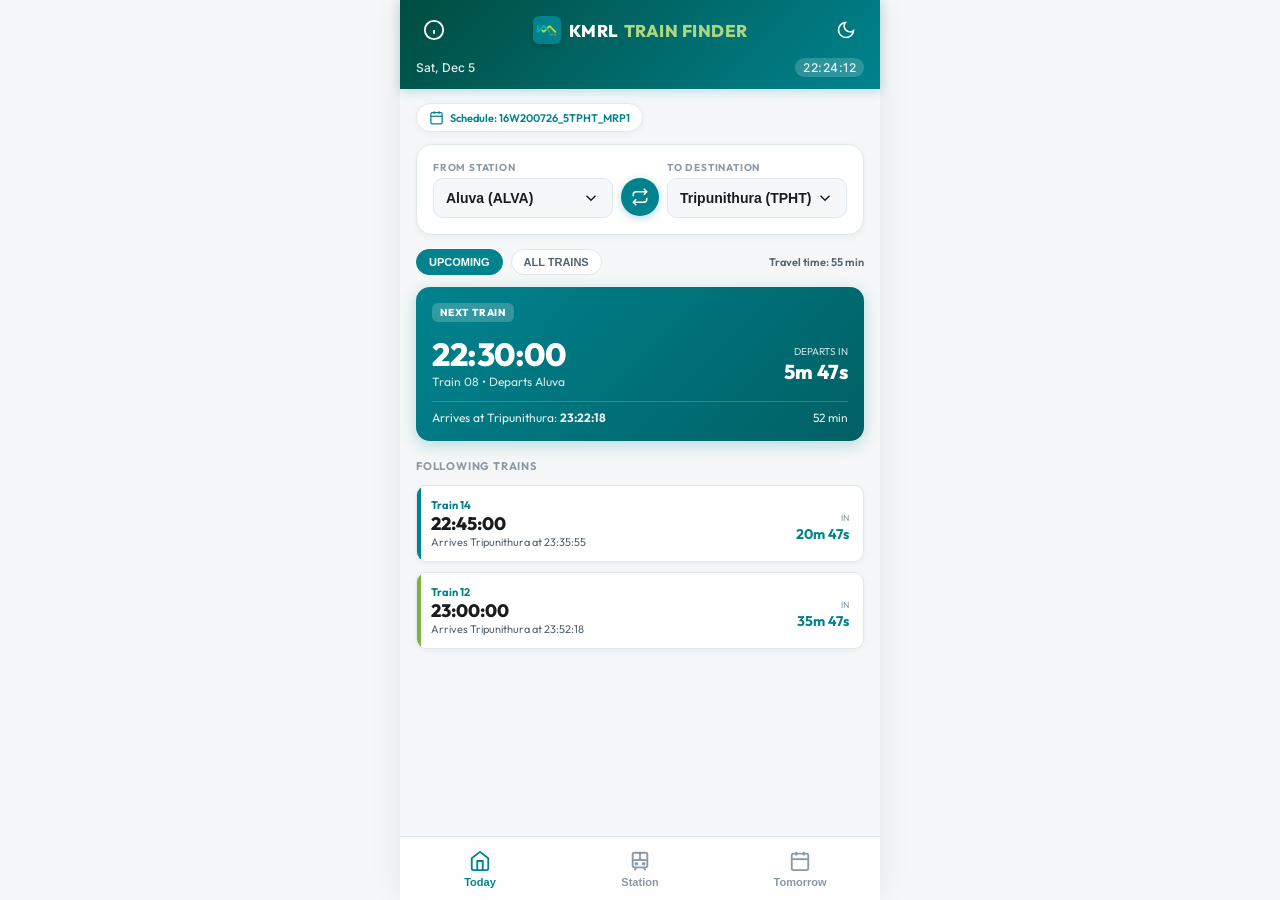
==== docs/index.html @ a58c0fdb "feat: add Progressive Web App (PWA) for iPhone and web users - Built standalone PWA with iOS Add to " ====
<!DOCTYPE html>
<html lang="en">
<head>
  <meta charset="UTF-8">
  <meta name="viewport" content="width=device-width, initial-scale=1.0, maximum-scale=1.0, user-scalable=no, viewport-fit=cover">
  
  <title>KMRL Train Finder | Kochi Metro Timetable</title>
  <meta name="description" content="Live timetable, station reach times, arrival countdowns, and offline train finder for Kochi Metro Rail (KMRL).">
  
  <!-- PWA & Mobile Web App Meta Tags -->
  <link rel="manifest" href="manifest.json">
  <meta name="theme-color" content="#00838F" media="(prefers-color-scheme: light)">
  <meta name="theme-color" content="#004D40" media="(prefers-color-scheme: dark)">

  <!-- Apple iOS Native PWA Tags -->
  <meta name="apple-mobile-web-app-capable" content="yes">
  <meta name="apple-mobile-web-app-status-bar-style" content="black-translucent">
  <meta name="apple-mobile-web-app-title" content="KMRL Metro">
  <link rel="apple-touch-icon" href="icons/apple-touch-icon.png">
  <link rel="icon" type="image/png" href="icons/favicon.png">

  <!-- Typography & Google Fonts -->
  <link rel="preconnect" href="https://fonts.googleapis.com">
  <link rel="preconnect" href="https://fonts.gstatic.com" crossorigin>
  <link href="https://fonts.googleapis.com/css2?family=Outfit:wght@400;500;600;700;800&family=Inter:wght@400;500;600;700&display=swap" rel="stylesheet">

  <link rel="stylesheet" href="styles.css">
</head>
<body class="theme-light">
  <div id="app" class="app-container">
    
    <!-- Top App Bar -->
    <header class="top-bar">
      <div class="top-bar-content">
        <button id="btn-info" class="icon-button" aria-label="App Info">
          <svg width="22" height="22" viewBox="0 0 24 24" fill="none" stroke="currentColor" stroke-width="2"><circle cx="12" cy="12" r="10"></circle><line x1="12" y1="16" x2="12" y2="12"></line><line x1="12" y1="8" x2="12.01" y2="8"></line></svg>
        </button>

        <div class="brand">
          <img src="icons/favicon.png" alt="KMRL Logo" class="brand-logo" width="28" height="28">
          <div class="brand-text">
            <span class="brand-kmrl">KMRL</span>
            <span class="brand-finder">TRAIN FINDER</span>
          </div>
        </div>

        <button id="btn-theme" class="icon-button" aria-label="Toggle Theme">
          <svg id="theme-icon-moon" width="20" height="20" viewBox="0 0 24 24" fill="none" stroke="currentColor" stroke-width="2"><path d="M21 12.79A9 9 0 1 1 11.21 3 7 7 0 0 0 21 12.79z"></path></svg>
          <svg id="theme-icon-sun" class="hidden" width="20" height="20" viewBox="0 0 24 24" fill="none" stroke="currentColor" stroke-width="2"><circle cx="12" cy="12" r="5"></circle><line x1="12" y1="1" x2="12" y2="3"></line><line x1="12" y1="21" x2="12" y2="23"></line><line x1="4.22" y1="4.22" x2="5.64" y2="5.64"></line><line x1="18.36" y1="18.36" x2="19.78" y2="19.78"></line><line x1="1" y1="12" x2="3" y2="12"></line><line x1="21" y1="12" x2="23" y2="12"></line><line x1="4.22" y1="19.78" x2="5.64" y2="18.36"></line><line x1="18.36" y1="5.64" x2="19.78" y2="4.22"></line></svg>
        </button>
      </div>

      <!-- Live Clock & Status Bar -->
      <div class="status-bar">
        <div class="status-date" id="status-date">Loading...</div>
        <div class="status-time" id="status-time">--:--:--</div>
      </div>
    </header>

    <!-- Main Scrollable Content Area -->
    <main class="main-content">
      
      <!-- TAB 1: TODAY (Route Search) -->
      <section id="tab-today" class="tab-pane active">
        <!-- Active Schedule Pill -->
        <div class="schedule-pill" id="schedule-pill">
          <svg width="15" height="15" viewBox="0 0 24 24" fill="none" stroke="currentColor" stroke-width="2"><rect x="3" y="4" width="18" height="18" rx="2" ry="2"></rect><line x1="16" y1="2" x2="16" y2="6"></line><line x1="8" y1="2" x2="8" y2="6"></line><line x1="3" y1="10" x2="21" y2="10"></line></svg>
          <span id="active-schedule-name">Loading Schedule...</span>
        </div>

        <!-- Route Selector Card -->
        <div class="card route-card">
          <div class="route-selectors">
            <!-- From Station -->
            <div class="station-select-box" id="box-from-station">
              <span class="select-label">FROM STATION</span>
              <button id="btn-select-from" class="station-picker-btn">
                <span id="from-station-name" class="station-title">Select Source</span>
                <svg width="18" height="18" viewBox="0 0 24 24" fill="none" stroke="currentColor" stroke-width="2"><polyline points="6 9 12 15 18 9"></polyline></svg>
              </button>
            </div>

            <!-- Swap Button -->
            <button id="btn-swap-stations" class="btn-swap" aria-label="Swap Stations">
              <svg width="18" height="18" viewBox="0 0 24 24" fill="none" stroke="currentColor" stroke-width="2"><polyline points="17 1 21 5 17 9"></polyline><path d="M3 11V9a4 4 0 0 1 4-4h14"></path><polyline points="7 23 3 19 7 15"></polyline><path d="M21 13v2a4 4 0 0 1-4 4H3"></path></svg>
            </button>

            <!-- To Station -->
            <div class="station-select-box" id="box-to-station">
              <span class="select-label">TO DESTINATION</span>
              <button id="btn-select-to" class="station-picker-btn">
                <span id="to-station-name" class="station-title">Select Destination</span>
                <svg width="18" height="18" viewBox="0 0 24 24" fill="none" stroke="currentColor" stroke-width="2"><polyline points="6 9 12 15 18 9"></polyline></svg>
              </button>
            </div>
          </div>
        </div>

        <!-- Route Results Area -->
        <div id="route-results-container" class="results-container">
          <div class="empty-state" id="empty-prompt">
            <svg width="48" height="48" viewBox="0 0 24 24" fill="none" stroke="currentColor" stroke-width="1.5"><rect x="4" y="3" width="16" height="16" rx="2"></rect><path d="M4 11h16"></path><path d="M12 3v8"></path><path d="m8 19-2 3"></path><path d="m18 22-2-3"></path><circle cx="8" cy="15" r="1"></circle><circle cx="16" cy="15" r="1"></circle></svg>
            <h3>Select a route</h3>
            <p>Pick source and destination stations above to view upcoming trains and live countdowns.</p>
          </div>

          <!-- Controls Bar (Hidden until route selected) -->
          <div id="results-controls" class="results-controls hidden">
            <div class="filter-chips">
              <button id="chip-upcoming" class="filter-chip active">UPCOMING</button>
              <button id="chip-all-trains" class="filter-chip">ALL TRAINS</button>
            </div>
            <div class="travel-time-badge" id="travel-time-badge">
              Travel time: -- min
            </div>
          </div>

          <!-- Results Train List -->
          <div id="trains-list" class="trains-list"></div>
        </div>
      </section>

      <!-- TAB 2: STATION TIMINGS -->
      <section id="tab-station" class="tab-pane">
        <div class="card station-control-card">
          <div class="station-select-box">
            <span class="select-label">SELECT STATION</span>
            <button id="btn-select-single-station" class="station-picker-btn">
              <span id="single-station-name" class="station-title">Aluva (ALVA)</span>
              <svg width="18" height="18" viewBox="0 0 24 24" fill="none" stroke="currentColor" stroke-width="2"><polyline points="6 9 12 15 18 9"></polyline></svg>
            </button>
          </div>

          <!-- Direction Toggle Bar -->
          <div class="segmented-control" id="direction-segmented">
            <button id="btn-dir-aluva" class="seg-btn active">ARRIVALS (AT ALVA)</button>
            <button id="btn-dir-tpht" class="seg-btn">DEPARTURES (TO TPHT)</button>
          </div>

          <!-- Filter chips for upcoming / all -->
          <div class="filter-chips station-filters">
            <button id="chip-st-upcoming" class="filter-chip active">UPCOMING</button>
            <button id="chip-st-all" class="filter-chip">ALL TRAINS</button>
          </div>
        </div>

        <div id="station-trains-list" class="trains-list"></div>
      </section>

      <!-- TAB 3: TOMORROW -->
      <section id="tab-tomorrow" class="tab-pane">
        <div class="tomorrow-banner">
          <div class="tomorrow-title">Tomorrow's Schedule</div>
          <div class="tomorrow-date" id="tomorrow-date-str">--</div>
        </div>
        <div id="tomorrow-trains-list" class="trains-list">
          <div class="empty-state">
            <p>Select a route from the Today tab to view tomorrow's departures.</p>
          </div>
        </div>
      </section>

    </main>

    <!-- Bottom Navigation Bar -->
    <nav class="bottom-nav">
      <button class="nav-item active" data-tab="tab-today">
        <svg width="22" height="22" viewBox="0 0 24 24" fill="none" stroke="currentColor" stroke-width="2"><path d="M3 9l9-7 9 7v11a2 2 0 0 1-2 2H5a2 2 0 0 1-2-2z"></path><polyline points="9 22 9 12 15 12 15 22"></polyline></svg>
        <span>Today</span>
      </button>

      <button class="nav-item" data-tab="tab-station">
        <svg width="22" height="22" viewBox="0 0 24 24" fill="none" stroke="currentColor" stroke-width="2"><rect x="4" y="3" width="16" height="16" rx="2"></rect><path d="M4 11h16"></path><path d="M12 3v8"></path><path d="m8 19-2 3"></path><path d="m18 22-2-3"></path><circle cx="8" cy="15" r="1"></circle><circle cx="16" cy="15" r="1"></circle></svg>
        <span>Station</span>
      </button>

      <button class="nav-item" data-tab="tab-tomorrow">
        <svg width="22" height="22" viewBox="0 0 24 24" fill="none" stroke="currentColor" stroke-width="2"><rect x="3" y="4" width="18" height="18" rx="2" ry="2"></rect><line x1="16" y1="2" x2="16" y2="6"></line><line x1="8" y1="2" x2="8" y2="6"></line><line x1="3" y1="10" x2="21" y2="10"></line></svg>
        <span>Tomorrow</span>
      </button>
    </nav>

    <!-- Station Selection Modal -->
    <div id="modal-station-picker" class="modal-overlay hidden">
      <div class="modal-card">
        <div class="modal-header">
          <h3 id="modal-station-title">Select Station</h3>
          <button id="btn-close-modal" class="icon-button">
            <svg width="20" height="20" viewBox="0 0 24 24" fill="none" stroke="currentColor" stroke-width="2"><line x1="18" y1="6" x2="6" y2="18"></line><line x1="6" y1="6" x2="18" y2="18"></line></svg>
          </button>
        </div>
        <div class="search-box">
          <svg width="18" height="18" viewBox="0 0 24 24" fill="none" stroke="currentColor" stroke-width="2"><circle cx="11" cy="11" r="8"></circle><line x1="21" y1="21" x2="16.65" y2="16.65"></line></svg>
          <input type="text" id="station-search-input" placeholder="Search station by name or code..." autocomplete="off">
        </div>
        <div class="station-list" id="station-list-items"></div>
      </div>
    </div>

    <!-- Info & iPhone Installation Modal -->
    <div id="modal-info" class="modal-overlay hidden">
      <div class="modal-card">
        <div class="modal-header">
          <div class="brand">
            <img src="icons/favicon.png" alt="Logo" class="brand-logo" width="28" height="28">
            <h3>KMRL Train Finder</h3>
          </div>
          <button id="btn-close-info" class="icon-button">
            <svg width="20" height="20" viewBox="0 0 24 24" fill="none" stroke="currentColor" stroke-width="2"><line x1="18" y1="6" x2="6" y2="18"></line><line x1="6" y1="6" x2="18" y2="18"></line></svg>
          </button>
        </div>

        <div class="info-content">
          <!-- iPhone Install Box -->
          <div class="ios-install-card">
            <h4>📲 Install on iPhone (Add to Home Screen)</h4>
            <ol>
              <li>Open this site in <strong>Safari</strong> on your iPhone.</li>
              <li>Tap the <strong>Share</strong> button (the square with the arrow pointing up: <svg width="16" height="16" viewBox="0 0 24 24" fill="none" stroke="currentColor" stroke-width="2" style="vertical-align: middle;"><path d="M4 12v8a2 2 0 0 0 2 2h12a2 2 0 0 0 2-2v-8"></path><polyline points="16 6 12 2 8 6"></polyline><line x1="12" y1="2" x2="12" y2="15"></line></svg>).</li>
              <li>Scroll down and tap <strong>Add to Home Screen</strong>.</li>
              <li>Tap <strong>Add</strong> in the top right.</li>
            </ol>
            <p class="small-text">Runs full-screen with 100% offline access underground!</p>
          </div>

          <div class="info-meta">
            <div class="info-row">
              <span class="info-label">Route Coverage:</span>
              <span class="info-val">25 Stations • Aluva ↔ Tripunithura</span>
            </div>
            <div class="info-row">
              <span class="info-label">Current Version:</span>
              <span class="info-val">v5.0.7 (Web PWA)</span>
            </div>
            <div class="info-row">
              <span class="info-label">Offline Support:</span>
              <span class="info-val" id="offline-status-badge">✅ Active (Cache Ready)</span>
            </div>
          </div>
        </div>
      </div>
    </div>

    <!-- Floating iPhone Add-to-Home-Screen Banner -->
    <div id="ios-prompt-banner" class="ios-prompt-banner hidden">
      <div class="ios-prompt-content">
        <img src="icons/icon-192.png" alt="App Icon" class="ios-prompt-icon">
        <div class="ios-prompt-text">
          <strong>Install on iPhone</strong>
          <span>Tap <svg width="14" height="14" viewBox="0 0 24 24" fill="none" stroke="currentColor" stroke-width="2.5"><path d="M4 12v8a2 2 0 0 0 2 2h12a2 2 0 0 0 2-2v-8"></path><polyline points="16 6 12 2 8 6"></polyline><line x1="12" y1="2" x2="12" y2="15"></line></svg> then <strong>Add to Home Screen</strong></span>
        </div>
        <button id="btn-dismiss-ios" class="icon-button" aria-label="Dismiss">
          <svg width="18" height="18" viewBox="0 0 24 24" fill="none" stroke="currentColor" stroke-width="2"><line x1="18" y1="6" x2="6" y2="18"></line><line x1="6" y1="6" x2="18" y2="18"></line></svg>
        </button>
      </div>
    </div>

  </div>

  <script src="app.js"></script>
</body>
</html>
---- docs/styles.css ----
:root {
  --font-main: 'Outfit', -apple-system, BlinkMacSystemFont, 'Segoe UI', Roboto, sans-serif;
  --font-mono: 'Inter', monospace, sans-serif;
  
  /* KMRL Color Palette */
  --kmrl-teal: #00838F;
  --kmrl-teal-dark: #004D40;
  --kmrl-teal-light: #4FB3BF;
  --kmrl-lime: #7CB342;
  --kmrl-lime-light: #AED581;
  --kmrl-amber: #FFA000;
  --kmrl-slate: #455A64;
  --kmrl-slate-light: #78909C;

  /* Theme Tokens - Light Mode */
  --bg-app: #F5F7F8;
  --bg-surface: #FFFFFF;
  --bg-surface-elevated: #FFFFFF;
  --bg-surface-translucent: rgba(255, 255, 255, 0.85);
  --text-primary: #1A1C1E;
  --text-secondary: #536471;
  --text-tertiary: #8B98A5;
  --border-color: #E1E8ED;
  --border-color-light: #EDF2F7;
  --shadow-sm: 0 2px 8px rgba(0, 0, 0, 0.05);
  --shadow-md: 0 4px 16px rgba(0, 0, 0, 0.08);
  --shadow-lg: 0 10px 24px rgba(0, 0, 0, 0.12);

  --nav-height: 64px;
  --safe-top: env(safe-area-inset-top, 0px);
  --safe-bottom: env(safe-area-inset-bottom, 0px);
}

body.theme-dark {
  --bg-app: #12181B;
  --bg-surface: #1B2428;
  --bg-surface-elevated: #222E33;
  --bg-surface-translucent: rgba(27, 36, 40, 0.85);
  --text-primary: #F1F5F9;
  --text-secondary: #94A3B8;
  --text-tertiary: #64748B;
  --border-color: #2E3E46;
  --border-color-light: #243238;
  --shadow-sm: 0 2px 8px rgba(0, 0, 0, 0.25);
  --shadow-md: 0 4px 16px rgba(0, 0, 0, 0.35);
  --shadow-lg: 0 10px 24px rgba(0, 0, 0, 0.45);
}

* {
  box-sizing: border-box;
  margin: 0;
  padding: 0;
  -webkit-tap-highlight-color: transparent;
}

body {
  font-family: var(--font-main);
  background-color: var(--bg-app);
  color: var(--text-primary);
  min-height: 100vh;
  overflow-x: hidden;
  user-select: none;
  -webkit-user-select: none;
  transition: background-color 0.25s ease, color 0.25s ease;
}

/* App Container (Constrained width on desktop, full on mobile) */
.app-container {
  max-width: 480px;
  margin: 0 auto;
  min-height: 100vh;
  display: flex;
  flex-direction: column;
  background-color: var(--bg-app);
  position: relative;
  box-shadow: 0 0 30px rgba(0, 0, 0, 0.08);
}

/* Top Bar */
.top-bar {
  background: linear-gradient(135deg, var(--kmrl-teal-dark) 0%, var(--kmrl-teal) 100%);
  color: #FFFFFF;
  padding-top: calc(var(--safe-top) + 8px);
  padding-left: 16px;
  padding-right: 16px;
  padding-bottom: 12px;
  box-shadow: 0 2px 10px rgba(0, 131, 143, 0.25);
  position: sticky;
  top: 0;
  z-index: 50;
}

.top-bar-content {
  display: flex;
  align-items: center;
  justify-content: space-between;
  height: 44px;
}

.brand {
  display: flex;
  align-items: center;
  gap: 8px;
}

.brand-logo {
  border-radius: 6px;
  box-shadow: 0 2px 4px rgba(0, 0, 0, 0.2);
}

.brand-text {
  display: flex;
  gap: 5px;
  font-size: 17px;
  font-weight: 800;
  letter-spacing: 0.5px;
}

.brand-kmrl {
  color: #FFFFFF;
}

.brand-finder {
  color: var(--kmrl-lime-light);
}

.icon-button {
  background: none;
  border: none;
  color: #FFFFFF;
  cursor: pointer;
  display: flex;
  align-items: center;
  justify-content: center;
  width: 36px;
  height: 36px;
  border-radius: 50%;
  transition: background-color 0.15s;
}

.icon-button:active {
  background-color: rgba(255, 255, 255, 0.15);
}

.status-bar {
  display: flex;
  align-items: center;
  justify-content: space-between;
  margin-top: 6px;
  font-size: 12px;
  font-family: var(--font-mono);
  color: rgba(255, 255, 255, 0.88);
  font-weight: 500;
}

.status-time {
  background-color: rgba(255, 255, 255, 0.18);
  padding: 2px 8px;
  border-radius: 12px;
  letter-spacing: 0.5px;
}

/* Main Content Area */
.main-content {
  flex: 1;
  padding: 14px 16px calc(var(--nav-height) + var(--safe-bottom) + 16px);
  overflow-y: auto;
}

/* Tab Panes */
.tab-pane {
  display: none;
}

.tab-pane.active {
  display: block;
  animation: fadeIn 0.2s ease-out;
}

@keyframes fadeIn {
  from { opacity: 0; transform: translateY(4px); }
  to { opacity: 1; transform: translateY(0); }
}

/* Schedule Pill */
.schedule-pill {
  display: inline-flex;
  align-items: center;
  gap: 6px;
  background-color: var(--bg-surface);
  border: 1px solid var(--border-color);
  padding: 6px 12px;
  border-radius: 20px;
  font-size: 11px;
  font-weight: 600;
  color: var(--kmrl-teal);
  margin-bottom: 12px;
  box-shadow: var(--shadow-sm);
}

/* Cards */
.card {
  background-color: var(--bg-surface);
  border: 1px solid var(--border-color);
  border-radius: 16px;
  padding: 16px;
  box-shadow: var(--shadow-sm);
  margin-bottom: 14px;
}

/* Route Selectors */
.route-selectors {
  display: flex;
  align-items: center;
  gap: 8px;
}

.station-select-box {
  flex: 1;
}

.select-label {
  display: block;
  font-size: 10px;
  font-weight: 700;
  color: var(--text-tertiary);
  letter-spacing: 0.8px;
  margin-bottom: 4px;
}

.station-picker-btn {
  width: 100%;
  background-color: var(--bg-app);
  border: 1px solid var(--border-color);
  padding: 10px 12px;
  border-radius: 10px;
  display: flex;
  align-items: center;
  justify-content: space-between;
  cursor: pointer;
  color: var(--text-primary);
  text-align: left;
  transition: border-color 0.2s;
}

.station-picker-btn:hover {
  border-color: var(--kmrl-teal);
}

.station-title {
  font-size: 14px;
  font-weight: 600;
  white-space: nowrap;
  overflow: hidden;
  text-overflow: ellipsis;
}

.btn-swap {
  background-color: var(--kmrl-teal);
  color: #FFFFFF;
  border: none;
  width: 38px;
  height: 38px;
  border-radius: 50%;
  cursor: pointer;
  display: flex;
  align-items: center;
  justify-content: center;
  flex-shrink: 0;
  margin-top: 14px;
  box-shadow: 0 2px 8px rgba(0, 131, 143, 0.3);
  transition: transform 0.2s;
}

.btn-swap:active {
  transform: rotate(180deg) scale(0.95);
}

/* Results Controls */
.results-controls {
  display: flex;
  align-items: center;
  justify-content: space-between;
  margin-bottom: 12px;
}

.filter-chips {
  display: flex;
  gap: 8px;
}

.filter-chip {
  background-color: var(--bg-surface);
  border: 1px solid var(--border-color);
  color: var(--text-secondary);
  font-size: 11px;
  font-weight: 700;
  padding: 6px 12px;
  border-radius: 20px;
  cursor: pointer;
  transition: all 0.2s;
}

.filter-chip.active {
  background-color: var(--kmrl-teal);
  color: #FFFFFF;
  border-color: var(--kmrl-teal);
}

.travel-time-badge {
  font-size: 11px;
  font-weight: 600;
  color: var(--text-secondary);
}

/* Empty State */
.empty-state {
  text-align: center;
  padding: 40px 20px;
  color: var(--text-tertiary);
}

.empty-state svg {
  color: var(--border-color);
  margin-bottom: 12px;
}

.empty-state h3 {
  font-size: 16px;
  color: var(--text-primary);
  margin-bottom: 6px;
}

.empty-state p {
  font-size: 13px;
  max-width: 280px;
  margin: 0 auto;
  line-height: 1.4;
}

/* Trains List */
.trains-list {
  display: flex;
  flex-direction: column;
  gap: 10px;
}

/* Hero Next Train Card */
.train-hero-card {
  background: linear-gradient(135deg, var(--kmrl-teal) 0%, #006064 100%);
  color: #FFFFFF;
  border-radius: 14px;
  padding: 16px;
  box-shadow: 0 4px 16px rgba(0, 131, 143, 0.25);
  display: flex;
  flex-direction: column;
  gap: 12px;
}

.train-hero-card.non-revenue {
  background: var(--kmrl-slate);
  opacity: 0.88;
}

.hero-header {
  display: flex;
  justify-content: space-between;
  align-items: center;
}

.badge-pill {
  background-color: rgba(255, 255, 255, 0.2);
  color: #FFFFFF;
  font-size: 10px;
  font-weight: 800;
  padding: 3px 8px;
  border-radius: 6px;
  letter-spacing: 0.8px;
}

.badge-non-revenue {
  background-color: rgba(255, 160, 0, 0.25);
  border: 1px solid rgba(255, 160, 0, 0.6);
  color: #FFE082;
  font-size: 9px;
  font-weight: 800;
  padding: 2px 6px;
  border-radius: 4px;
}

.hero-main {
  display: flex;
  align-items: center;
  justify-content: space-between;
}

.hero-time-box {
  display: flex;
  flex-direction: column;
}

.hero-time {
  font-size: 32px;
  font-weight: 800;
  letter-spacing: -0.5px;
}

.hero-sub {
  font-size: 12px;
  opacity: 0.85;
}

.hero-countdown {
  text-align: right;
}

.hero-countdown-label {
  font-size: 10px;
  opacity: 0.8;
  text-transform: uppercase;
}

.hero-countdown-val {
  font-size: 20px;
  font-weight: 800;
}

.hero-footer {
  border-top: 1px solid rgba(255, 255, 255, 0.2);
  padding-top: 8px;
  display: flex;
  justify-content: space-between;
  font-size: 12px;
  opacity: 0.9;
}

/* Following Train Row */
.following-label {
  font-size: 11px;
  font-weight: 700;
  color: var(--text-tertiary);
  letter-spacing: 0.8px;
  margin-top: 8px;
  margin-bottom: 2px;
}

.train-row-card {
  background-color: var(--bg-surface);
  border: 1px solid var(--border-color);
  border-radius: 10px;
  padding: 12px 14px;
  display: flex;
  align-items: center;
  justify-content: space-between;
  box-shadow: var(--shadow-sm);
  position: relative;
  overflow: hidden;
}

.train-row-card::before {
  content: '';
  position: absolute;
  left: 0;
  top: 0;
  bottom: 0;
  width: 4px;
  background-color: var(--kmrl-teal);
}

.train-row-card.alt-accent::before {
  background-color: var(--kmrl-lime);
}

.train-row-card.non-revenue {
  opacity: 0.82;
  background-color: var(--bg-app);
}

.train-row-card.non-revenue::before {
  background-color: var(--kmrl-slate-light);
}

.row-left {
  display: flex;
  flex-direction: column;
}

.row-train-no {
  font-size: 11px;
  font-weight: 700;
  color: var(--kmrl-teal);
}

.row-time {
  font-size: 18px;
  font-weight: 800;
  color: var(--text-primary);
}

.row-dest {
  font-size: 11px;
  color: var(--text-secondary);
}

.row-right {
  text-align: right;
}

.row-cd-val {
  font-size: 14px;
  font-weight: 700;
  color: var(--kmrl-teal);
}

.row-cd-label {
  font-size: 9px;
  color: var(--text-tertiary);
}

/* Station Timings Segmented Control */
.segmented-control {
  display: flex;
  background-color: var(--bg-app);
  padding: 4px;
  border-radius: 10px;
  margin-top: 12px;
}

.seg-btn {
  flex: 1;
  border: none;
  background: none;
  padding: 8px 10px;
  font-size: 11px;
  font-weight: 700;
  color: var(--text-secondary);
  border-radius: 8px;
  cursor: pointer;
  transition: all 0.2s;
}

.seg-btn.active {
  background-color: var(--kmrl-teal);
  color: #FFFFFF;
  box-shadow: 0 2px 6px rgba(0, 131, 143, 0.3);
}

.station-filters {
  margin-top: 12px;
}

/* Tomorrow Banner */
.tomorrow-banner {
  background: linear-gradient(135deg, var(--kmrl-teal-dark), var(--kmrl-teal));
  color: #FFFFFF;
  padding: 16px;
  border-radius: 14px;
  margin-bottom: 16px;
}

.tomorrow-title {
  font-size: 18px;
  font-weight: 800;
}

.tomorrow-date {
  font-size: 13px;
  opacity: 0.85;
}

/* Bottom Navigation Bar */
.bottom-nav {
  position: fixed;
  bottom: 0;
  left: 0;
  right: 0;
  max-width: 480px;
  margin: 0 auto;
  height: calc(var(--nav-height) + var(--safe-bottom));
  padding-bottom: var(--safe-bottom);
  background-color: var(--bg-surface-translucent);
  backdrop-filter: blur(16px);
  -webkit-backdrop-filter: blur(16px);
  border-top: 1px solid var(--border-color);
  display: flex;
  align-items: center;
  justify-content: space-around;
  z-index: 100;
}

.nav-item {
  flex: 1;
  background: none;
  border: none;
  display: flex;
  flex-direction: column;
  align-items: center;
  gap: 4px;
  color: var(--text-tertiary);
  cursor: pointer;
  font-size: 11px;
  font-weight: 600;
  transition: color 0.15s;
}

.nav-item.active {
  color: var(--kmrl-teal);
}

/* Modals */
.modal-overlay {
  position: fixed;
  inset: 0;
  background-color: rgba(0, 0, 0, 0.5);
  backdrop-filter: blur(4px);
  z-index: 200;
  display: flex;
  align-items: flex-end;
  justify-content: center;
}

.modal-overlay.hidden {
  display: none;
}

.modal-card {
  width: 100%;
  max-width: 480px;
  max-height: 80vh;
  background-color: var(--bg-surface);
  border-top-left-radius: 20px;
  border-top-right-radius: 20px;
  padding: 18px 18px calc(var(--safe-bottom) + 18px);
  display: flex;
  flex-direction: column;
  animation: slideUp 0.25s cubic-bezier(0.16, 1, 0.3, 1);
}

@keyframes slideUp {
  from { transform: translateY(100%); }
  to { transform: translateY(0); }
}

.modal-header {
  display: flex;
  align-items: center;
  justify-content: space-between;
  margin-bottom: 14px;
}

.modal-header h3 {
  font-size: 17px;
  font-weight: 700;
}

.search-box {
  display: flex;
  align-items: center;
  gap: 10px;
  background-color: var(--bg-app);
  border: 1px solid var(--border-color);
  padding: 10px 12px;
  border-radius: 10px;
  margin-bottom: 12px;
}

.search-box input {
  flex: 1;
  background: none;
  border: none;
  outline: none;
  color: var(--text-primary);
  font-size: 14px;
  font-family: var(--font-main);
}

.station-list {
  flex: 1;
  overflow-y: auto;
  display: flex;
  flex-direction: column;
  gap: 6px;
}

.station-item {
  padding: 12px 14px;
  border-radius: 8px;
  background-color: var(--bg-app);
  display: flex;
  align-items: center;
  justify-content: space-between;
  cursor: pointer;
}

.station-item:hover {
  background-color: rgba(0, 131, 143, 0.1);
}

.station-item-name {
  font-size: 14px;
  font-weight: 600;
}

.station-item-seq {
  font-size: 11px;
  font-weight: 700;
  color: var(--kmrl-teal);
  background-color: rgba(0, 131, 143, 0.12);
  padding: 2px 6px;
  border-radius: 4px;
}

/* Info & iPhone Install Box */
.ios-install-card {
  background-color: rgba(0, 131, 143, 0.08);
  border: 1px solid rgba(0, 131, 143, 0.25);
  border-radius: 12px;
  padding: 14px;
  margin-bottom: 14px;
}

.ios-install-card h4 {
  color: var(--kmrl-teal);
  font-size: 13px;
  margin-bottom: 8px;
}

.ios-install-card ol {
  padding-left: 18px;
  font-size: 12px;
  color: var(--text-secondary);
  line-height: 1.6;
}

.small-text {
  font-size: 11px;
  color: var(--kmrl-teal);
  margin-top: 8px;
  font-weight: 600;
}

.info-meta {
  display: flex;
  flex-direction: column;
  gap: 8px;
  font-size: 13px;
}

.info-row {
  display: flex;
  justify-content: space-between;
}

.info-label {
  color: var(--text-secondary);
}

.info-val {
  font-weight: 600;
}

/* Floating iPhone Prompt Banner */
.ios-prompt-banner {
  position: fixed;
  bottom: calc(var(--nav-height) + var(--safe-bottom) + 12px);
  left: 16px;
  right: 16px;
  max-width: 448px;
  margin: 0 auto;
  background-color: var(--bg-surface-elevated);
  border: 1px solid var(--border-color);
  border-radius: 14px;
  box-shadow: var(--shadow-lg);
  z-index: 150;
  animation: slideUp 0.3s ease;
}

.ios-prompt-content {
  display: flex;
  align-items: center;
  gap: 12px;
  padding: 12px;
}

.ios-prompt-icon {
  width: 40px;
  height: 40px;
  border-radius: 8px;
}

.ios-prompt-text {
  flex: 1;
  display: flex;
  flex-direction: column;
  font-size: 12px;
}

.ios-prompt-text strong {
  font-size: 13px;
  color: var(--kmrl-teal);
}

.hidden {
  display: none !important;
}
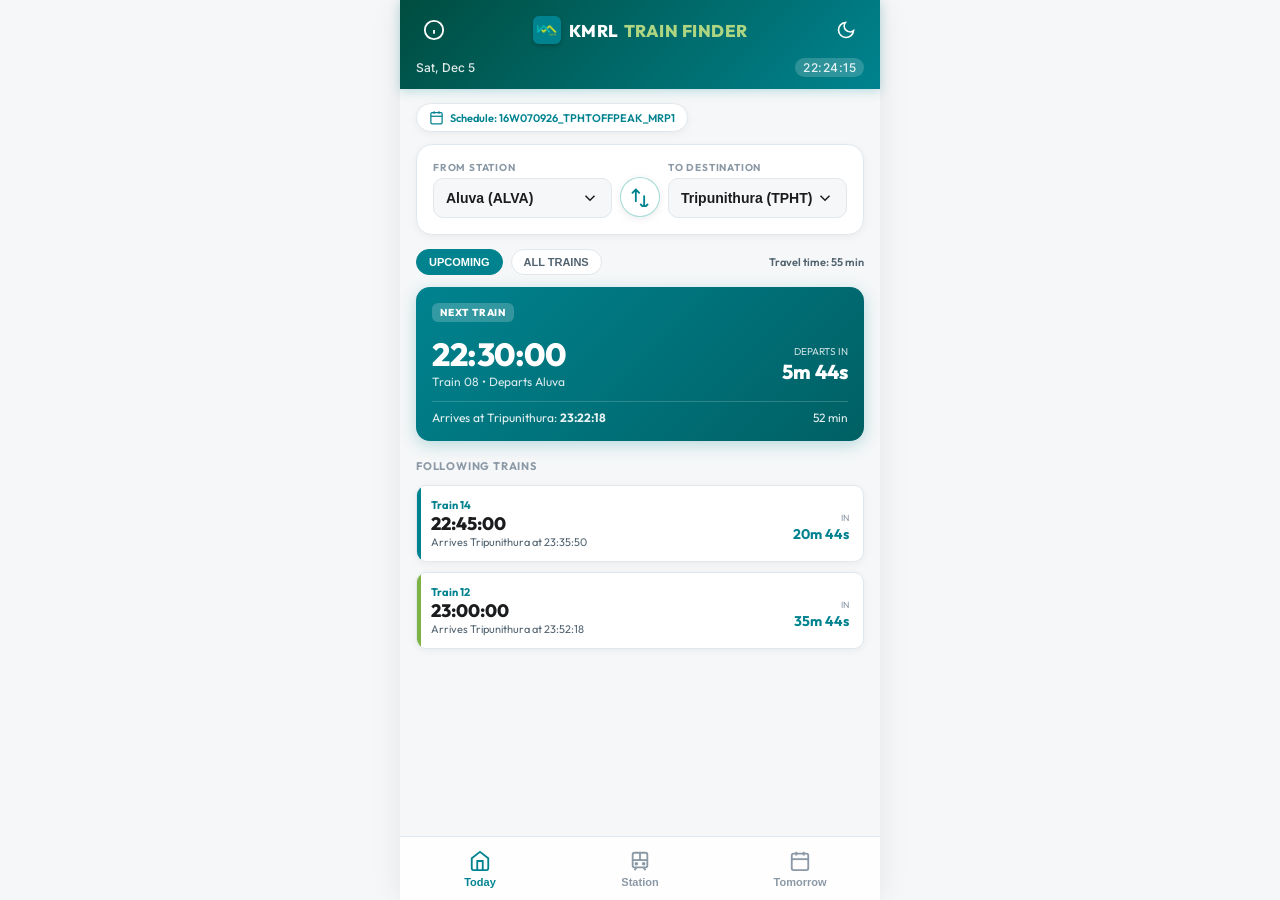
==== commit 9d8964b5: "feat(ui): redesign station interchange button to modern animated Material 3 design and bump to v5.1." ====
--- a/docs/index.html
+++ b/docs/index.html
@@ -82,7 +82,9 @@
 
             <!-- Swap Button -->
             <button id="btn-swap-stations" class="btn-swap" aria-label="Swap Stations">
-              <svg width="18" height="18" viewBox="0 0 24 24" fill="none" stroke="currentColor" stroke-width="2"><polyline points="17 1 21 5 17 9"></polyline><path d="M3 11V9a4 4 0 0 1 4-4h14"></path><polyline points="7 23 3 19 7 15"></polyline><path d="M21 13v2a4 4 0 0 1-4 4H3"></path></svg>
+              <svg width="20" height="20" viewBox="0 0 24 24" fill="none" stroke="currentColor" stroke-width="2.2" stroke-linecap="round" stroke-linejoin="round">
+                <path d="M7 17V3m0 0L3 7m4-4l4 4m6 4v14m0 0l4-4m-4 4l-4-4" />
+              </svg>
             </button>
 
             <!-- To Station -->
--- a/docs/styles.css
+++ b/docs/styles.css
@@ -256,11 +256,11 @@
 }
 
 .btn-swap {
-  background-color: var(--kmrl-teal);
-  color: #FFFFFF;
-  border: none;
-  width: 38px;
-  height: 38px;
+  background-color: var(--bg-surface);
+  color: var(--kmrl-teal);
+  border: 1.5px solid rgba(0, 155, 143, 0.35);
+  width: 40px;
+  height: 40px;
   border-radius: 50%;
   cursor: pointer;
   display: flex;
@@ -268,12 +268,18 @@
   justify-content: center;
   flex-shrink: 0;
   margin-top: 14px;
-  box-shadow: 0 2px 8px rgba(0, 131, 143, 0.3);
-  transition: transform 0.2s;
+  box-shadow: 0 2px 8px rgba(0, 0, 0, 0.08);
+  transition: transform 0.4s cubic-bezier(0.34, 1.56, 0.64, 1), background-color 0.2s, border-color 0.2s, box-shadow 0.2s;
+}
+
+.btn-swap:hover {
+  background-color: var(--kmrl-teal-light);
+  border-color: var(--kmrl-teal);
+  box-shadow: 0 4px 12px rgba(0, 155, 143, 0.2);
 }
 
 .btn-swap:active {
-  transform: rotate(180deg) scale(0.95);
+  transform: scale(0.92);
 }
 
 /* Results Controls */
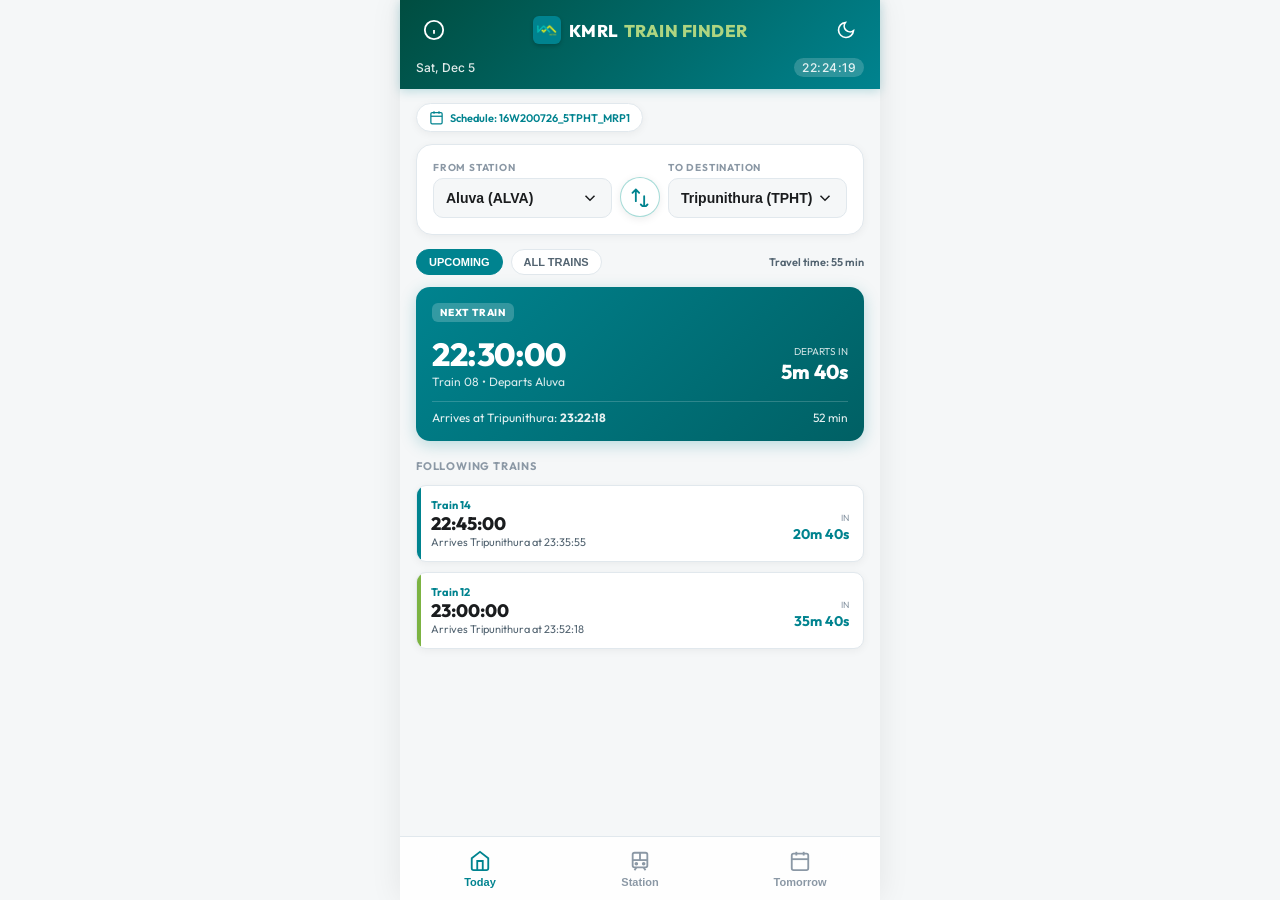
==== commit 28a33358: "Add .nojekyll, admin/index.html route aliases, and Admin Portal link in App Info" ====
--- a/docs/index.html
+++ b/docs/index.html
@@ -238,6 +238,10 @@
               <span class="info-label">Offline Support:</span>
               <span class="info-val" id="offline-status-badge">✅ Active (Cache Ready)</span>
             </div>
+            <div class="info-row" style="margin-top:8px;padding-top:8px;border-top:1px solid rgba(255,255,255,0.1);">
+              <span class="info-label">Admin Portal:</span>
+              <span class="info-val"><a href="admin.html" style="color:#00D1B2;font-weight:700;text-decoration:none;">Open Admin Portal ↗</a></span>
+            </div>
           </div>
         </div>
       </div>
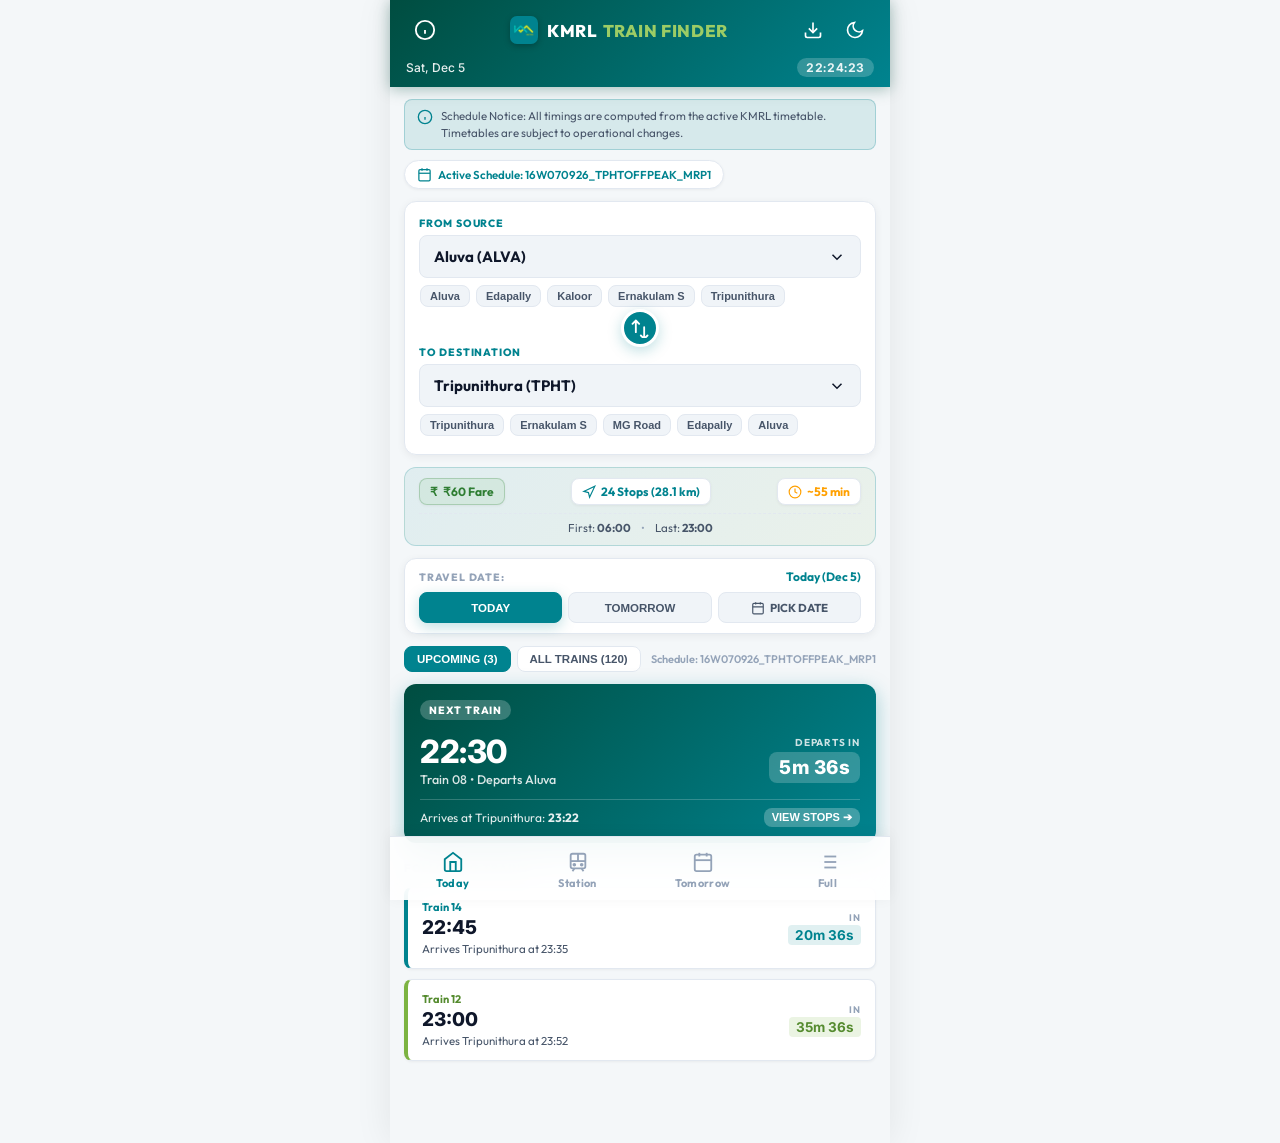
==== commit 500e2370: "feat(web): enhance web app with 4-tab navigation, full timetable, train stoppages modal, date picker" ====
--- a/docs/index.html
+++ b/docs/index.html
@@ -4,8 +4,8 @@
   <meta charset="UTF-8">
   <meta name="viewport" content="width=device-width, initial-scale=1.0, maximum-scale=1.0, user-scalable=no, viewport-fit=cover">
   
-  <title>KMRL Train Finder | Kochi Metro Timetable</title>
-  <meta name="description" content="Live timetable, station reach times, arrival countdowns, and offline train finder for Kochi Metro Rail (KMRL).">
+  <title>KMRL Train Finder | Kochi Metro Timetable & Schedule</title>
+  <meta name="description" content="Official timetable, station departure timings, fare calculator, arrival countdowns, full schedules, and offline train finder for Kochi Metro Rail (KMRL).">
   
   <!-- PWA & Mobile Web App Meta Tags -->
   <link rel="manifest" href="manifest.json">
@@ -32,11 +32,12 @@
     <!-- Top App Bar -->
     <header class="top-bar">
       <div class="top-bar-content">
-        <button id="btn-info" class="icon-button" aria-label="App Info">
+        <button id="btn-info" class="icon-button" aria-label="App Info" title="App Info & Offline Status">
           <svg width="22" height="22" viewBox="0 0 24 24" fill="none" stroke="currentColor" stroke-width="2"><circle cx="12" cy="12" r="10"></circle><line x1="12" y1="16" x2="12" y2="12"></line><line x1="12" y1="8" x2="12.01" y2="8"></line></svg>
         </button>
 
-        <div class="brand">
+        <!-- Brand / Secret 5-Tap Gesture Trigger -->
+        <div class="brand" id="brand-header" title="KMRL Train Finder">
           <img src="icons/favicon.png" alt="KMRL Logo" class="brand-logo" width="28" height="28">
           <div class="brand-text">
             <span class="brand-kmrl">KMRL</span>
@@ -44,10 +45,18 @@
           </div>
         </div>
 
-        <button id="btn-theme" class="icon-button" aria-label="Toggle Theme">
-          <svg id="theme-icon-moon" width="20" height="20" viewBox="0 0 24 24" fill="none" stroke="currentColor" stroke-width="2"><path d="M21 12.79A9 9 0 1 1 11.21 3 7 7 0 0 0 21 12.79z"></path></svg>
-          <svg id="theme-icon-sun" class="hidden" width="20" height="20" viewBox="0 0 24 24" fill="none" stroke="currentColor" stroke-width="2"><circle cx="12" cy="12" r="5"></circle><line x1="12" y1="1" x2="12" y2="3"></line><line x1="12" y1="21" x2="12" y2="23"></line><line x1="4.22" y1="4.22" x2="5.64" y2="5.64"></line><line x1="18.36" y1="18.36" x2="19.78" y2="19.78"></line><line x1="1" y1="12" x2="3" y2="12"></line><line x1="21" y1="12" x2="23" y2="12"></line><line x1="4.22" y1="19.78" x2="5.64" y2="18.36"></line><line x1="18.36" y1="5.64" x2="19.78" y2="4.22"></line></svg>
-        </button>
+        <div class="top-bar-actions">
+          <!-- App Releases & Builds Dialog Button -->
+          <button id="btn-releases" class="icon-button" aria-label="App Releases" title="App Releases & APK Builds">
+            <svg width="20" height="20" viewBox="0 0 24 24" fill="none" stroke="currentColor" stroke-width="2"><path d="M21 15v4a2 2 0 0 1-2 2H5a2 2 0 0 1-2-2v-4"></path><polyline points="7 10 12 15 17 10"></polyline><line x1="12" y1="15" x2="12" y2="3"></line></svg>
+          </button>
+
+          <!-- Light / Dark Mode Toggle -->
+          <button id="btn-theme" class="icon-button" aria-label="Toggle Theme" title="Toggle Light/Dark Theme">
+            <svg id="theme-icon-moon" width="20" height="20" viewBox="0 0 24 24" fill="none" stroke="currentColor" stroke-width="2"><path d="M21 12.79A9 9 0 1 1 11.21 3 7 7 0 0 0 21 12.79z"></path></svg>
+            <svg id="theme-icon-sun" class="hidden" width="20" height="20" viewBox="0 0 24 24" fill="none" stroke="currentColor" stroke-width="2"><circle cx="12" cy="12" r="5"></circle><line x1="12" y1="1" x2="12" y2="3"></line><line x1="12" y1="21" x2="12" y2="23"></line><line x1="4.22" y1="4.22" x2="5.64" y2="5.64"></line><line x1="18.36" y1="18.36" x2="19.78" y2="19.78"></line><line x1="1" y1="12" x2="3" y2="12"></line><line x1="21" y1="12" x2="23" y2="12"></line><line x1="4.22" y1="19.78" x2="5.64" y2="18.36"></line><line x1="18.36" y1="5.64" x2="19.78" y2="4.22"></line></svg>
+          </button>
+        </div>
       </div>
 
       <!-- Live Clock & Status Bar -->
@@ -60,8 +69,15 @@
     <!-- Main Scrollable Content Area -->
     <main class="main-content">
       
-      <!-- TAB 1: TODAY (Route Search) -->
+      <!-- TAB 1: TODAY (Route Search & Live Countdowns) -->
       <section id="tab-today" class="tab-pane active">
+        
+        <!-- Schedule Notice Disclaimer Card -->
+        <div class="disclaimer-card">
+          <svg class="disclaimer-icon" width="16" height="16" viewBox="0 0 24 24" fill="none" stroke="currentColor" stroke-width="2"><circle cx="12" cy="12" r="10"></circle><line x1="12" y1="16" x2="12" y2="12"></line><line x1="12" y1="8" x2="12.01" y2="8"></line></svg>
+          <span>Schedule Notice: All timings are computed from the active KMRL timetable. Timetables are subject to operational changes.</span>
+        </div>
+
         <!-- Active Schedule Pill -->
         <div class="schedule-pill" id="schedule-pill">
           <svg width="15" height="15" viewBox="0 0 24 24" fill="none" stroke="currentColor" stroke-width="2"><rect x="3" y="4" width="18" height="18" rx="2" ry="2"></rect><line x1="16" y1="2" x2="16" y2="6"></line><line x1="8" y1="2" x2="8" y2="6"></line><line x1="3" y1="10" x2="21" y2="10"></line></svg>
@@ -73,15 +89,23 @@
           <div class="route-selectors">
             <!-- From Station -->
             <div class="station-select-box" id="box-from-station">
-              <span class="select-label">FROM STATION</span>
+              <span class="select-label">FROM SOURCE</span>
               <button id="btn-select-from" class="station-picker-btn">
                 <span id="from-station-name" class="station-title">Select Source</span>
                 <svg width="18" height="18" viewBox="0 0 24 24" fill="none" stroke="currentColor" stroke-width="2"><polyline points="6 9 12 15 18 9"></polyline></svg>
               </button>
+              <!-- Quick Pick Pills (From) -->
+              <div class="quick-station-pills" id="quick-pills-from">
+                <button type="button" class="quick-pill" data-station-id="1">Aluva</button>
+                <button type="button" class="quick-pill" data-station-id="9">Edapally</button>
+                <button type="button" class="quick-pill" data-station-id="13">Kaloor</button>
+                <button type="button" class="quick-pill" data-station-id="17">Ernakulam S</button>
+                <button type="button" class="quick-pill" data-station-id="25">Tripunithura</button>
+              </div>
             </div>
 
             <!-- Swap Button -->
-            <button id="btn-swap-stations" class="btn-swap" aria-label="Swap Stations">
+            <button id="btn-swap-stations" class="btn-swap" aria-label="Swap Stations" title="Swap Source and Destination">
               <svg width="20" height="20" viewBox="0 0 24 24" fill="none" stroke="currentColor" stroke-width="2.2" stroke-linecap="round" stroke-linejoin="round">
                 <path d="M7 17V3m0 0L3 7m4-4l4 4m6 4v14m0 0l4-4m-4 4l-4-4" />
               </svg>
@@ -94,7 +118,55 @@
                 <span id="to-station-name" class="station-title">Select Destination</span>
                 <svg width="18" height="18" viewBox="0 0 24 24" fill="none" stroke="currentColor" stroke-width="2"><polyline points="6 9 12 15 18 9"></polyline></svg>
               </button>
-            </div>
+              <!-- Quick Pick Pills (To) -->
+              <div class="quick-station-pills" id="quick-pills-to">
+                <button type="button" class="quick-pill" data-station-id="25">Tripunithura</button>
+                <button type="button" class="quick-pill" data-station-id="17">Ernakulam S</button>
+                <button type="button" class="quick-pill" data-station-id="15">MG Road</button>
+                <button type="button" class="quick-pill" data-station-id="9">Edapally</button>
+                <button type="button" class="quick-pill" data-station-id="1">Aluva</button>
+              </div>
+            </div>
+          </div>
+        </div>
+
+        <!-- Fare, Distance & Journey Summary Badge Card -->
+        <div id="journey-summary-card" class="journey-summary-card hidden">
+          <div class="summary-pills-row">
+            <div class="summary-badge fare-badge" id="fare-badge">
+              <span class="badge-icon">₹</span>
+              <span id="fare-val">-- Fare</span>
+            </div>
+            <div class="summary-badge distance-badge" id="distance-badge">
+              <svg width="14" height="14" viewBox="0 0 24 24" fill="none" stroke="currentColor" stroke-width="2"><polygon points="3 11 22 2 13 21 11 13 3 11"></polygon></svg>
+              <span id="station-count-val">-- Stations</span>
+            </div>
+            <div class="summary-badge time-badge" id="duration-badge">
+              <svg width="14" height="14" viewBox="0 0 24 24" fill="none" stroke="currentColor" stroke-width="2"><circle cx="12" cy="12" r="10"></circle><polyline points="12 6 12 12 16 14"></polyline></svg>
+              <span id="duration-val">-- min</span>
+            </div>
+          </div>
+          <div class="first-last-row" id="first-last-timings">
+            <span>First: <strong id="first-train-val">--:--</strong></span>
+            <span class="dot-separator">•</span>
+            <span>Last: <strong id="last-train-val">--:--</strong></span>
+          </div>
+        </div>
+
+        <!-- Date Selector Row (Today / Tomorrow / Pick Any Date) -->
+        <div class="card date-filter-card">
+          <div class="date-selector-header">
+            <span class="date-selector-title">TRAVEL DATE:</span>
+            <span class="active-date-display" id="active-date-display">Today</span>
+          </div>
+          <div class="date-chip-group">
+            <button id="chip-date-today" class="date-chip active">TODAY</button>
+            <button id="chip-date-tomorrow" class="date-chip">TOMORROW</button>
+            <label class="date-chip date-picker-label" id="chip-date-custom" title="Pick any calendar date">
+              <svg width="14" height="14" viewBox="0 0 24 24" fill="none" stroke="currentColor" stroke-width="2"><rect x="3" y="4" width="18" height="18" rx="2" ry="2"></rect><line x1="16" y1="2" x2="16" y2="6"></line><line x1="8" y1="2" x2="8" y2="6"></line><line x1="3" y1="10" x2="21" y2="10"></line></svg>
+              <span>PICK DATE</span>
+              <input type="date" id="custom-date-input" class="hidden-date-input">
+            </label>
           </div>
         </div>
 
@@ -112,8 +184,8 @@
               <button id="chip-upcoming" class="filter-chip active">UPCOMING</button>
               <button id="chip-all-trains" class="filter-chip">ALL TRAINS</button>
             </div>
-            <div class="travel-time-badge" id="travel-time-badge">
-              Travel time: -- min
+            <div class="schedule-summary-tag" id="schedule-summary-tag">
+              Schedule: <span id="route-schedule-name">--</span>
             </div>
           </div>
 
@@ -133,14 +205,48 @@
             </button>
           </div>
 
-          <!-- Direction Toggle Bar -->
+          <!-- Quick Station Pills -->
+          <div class="quick-station-pills" id="quick-pills-station">
+            <button type="button" class="quick-pill active" data-station-id="1">Aluva</button>
+            <button type="button" class="quick-pill" data-station-id="6">Kalamassery</button>
+            <button type="button" class="quick-pill" data-station-id="9">Edapally</button>
+            <button type="button" class="quick-pill" data-station-id="13">Kaloor</button>
+            <button type="button" class="quick-pill" data-station-id="15">MG Road</button>
+            <button type="button" class="quick-pill" data-station-id="17">Ernakulam S</button>
+            <button type="button" class="quick-pill" data-station-id="20">Vyttila</button>
+            <button type="button" class="quick-pill" data-station-id="25">Tripunithura</button>
+          </div>
+
+          <!-- Day Toggle: Today vs Tomorrow (Matching APK) -->
+          <div class="segmented-control day-segmented" id="station-day-segmented">
+            <button id="btn-st-day-today" class="seg-btn active">TODAY</button>
+            <button id="btn-st-day-tomorrow" class="seg-btn">TOMORROW</button>
+          </div>
+
+          <!-- Direction Toggle Bar with Smart Terminal Labels -->
           <div class="segmented-control" id="direction-segmented">
             <button id="btn-dir-aluva" class="seg-btn active">ARRIVALS (AT ALVA)</button>
             <button id="btn-dir-tpht" class="seg-btn">DEPARTURES (TO TPHT)</button>
           </div>
 
+          <!-- Station Stats Row -->
+          <div class="station-stats-row">
+            <div class="station-stat-item">
+              <span class="stat-label">FIRST SERVICE</span>
+              <span class="stat-val" id="station-first-time">--:--</span>
+            </div>
+            <div class="station-stat-item">
+              <span class="stat-label">LAST SERVICE</span>
+              <span class="stat-val" id="station-last-time">--:--</span>
+            </div>
+            <div class="station-stat-item">
+              <span class="stat-label">TOTAL SERVICES</span>
+              <span class="stat-val" id="station-total-count">--</span>
+            </div>
+          </div>
+
           <!-- Filter chips for upcoming / all -->
-          <div class="filter-chips station-filters">
+          <div class="filter-chips station-filters" id="station-filters-bar">
             <button id="chip-st-upcoming" class="filter-chip active">UPCOMING</button>
             <button id="chip-st-all" class="filter-chip">ALL TRAINS</button>
           </div>
@@ -152,19 +258,83 @@
       <!-- TAB 3: TOMORROW -->
       <section id="tab-tomorrow" class="tab-pane">
         <div class="tomorrow-banner">
-          <div class="tomorrow-title">Tomorrow's Schedule</div>
-          <div class="tomorrow-date" id="tomorrow-date-str">--</div>
-        </div>
-        <div id="tomorrow-trains-list" class="trains-list">
-          <div class="empty-state">
-            <p>Select a route from the Today tab to view tomorrow's departures.</p>
-          </div>
-        </div>
+          <div class="tomorrow-badge">TOMORROW'S TIMETABLE</div>
+          <div class="tomorrow-title" id="tomorrow-date-str">Loading Date...</div>
+          <div class="tomorrow-schedule-name" id="tomorrow-tt-name">Loading Schedule...</div>
+        </div>
+
+        <!-- Quick Route Header for Tomorrow -->
+        <div class="card route-card compact-route-card">
+          <div class="compact-route-info">
+            <div class="route-point">
+              <span class="point-label">FROM</span>
+              <strong id="tmrw-from-name">Aluva</strong>
+            </div>
+            <button id="btn-tmrw-swap" class="btn-swap-mini" title="Swap Route">
+              <svg width="18" height="18" viewBox="0 0 24 24" fill="none" stroke="currentColor" stroke-width="2"><path d="M7 17V3m0 0L3 7m4-4l4 4m6 4v14m0 0l4-4m-4 4l-4-4" /></svg>
+            </button>
+            <div class="route-point">
+              <span class="point-label">TO</span>
+              <strong id="tmrw-to-name">Tripunithura</strong>
+            </div>
+          </div>
+          <div class="compact-summary-strip">
+            <span id="tmrw-fare-val">₹40 Fare</span> • 
+            <span id="tmrw-dur-val">~38 min</span> • 
+            <span id="tmrw-count-val">All Scheduled Services</span>
+          </div>
+        </div>
+
+        <div id="tomorrow-trains-list" class="trains-list"></div>
       </section>
 
+      <!-- TAB 4: FULL TIMETABLE (Direct from APK FullTimetableScreen) -->
+      <section id="tab-full" class="tab-pane">
+        <div class="card full-tt-header-card">
+          <div class="full-tt-title-row">
+            <div class="full-tt-title">
+              <svg width="20" height="20" viewBox="0 0 24 24" fill="none" stroke="currentColor" stroke-width="2"><line x1="8" y1="6" x2="21" y2="6"></line><line x1="8" y1="12" x2="21" y2="12"></line><line x1="8" y1="18" x2="21" y2="18"></line><line x1="3" y1="6" x2="3.01" y2="6"></line><line x1="3" y1="12" x2="3.01" y2="12"></line><line x1="3" y1="18" x2="3.01" y2="18"></line></svg>
+              <span>FULL TIMETABLE</span>
+            </div>
+            <div class="full-tt-date" id="full-tt-date-display">Today</div>
+          </div>
+
+          <div class="route-visual-strip">
+            <div class="route-side source">
+              <span class="station-side-label">SOURCE</span>
+              <strong class="station-side-name" id="full-from-name">ALUVA</strong>
+            </div>
+            <div class="route-line-connector">
+              <span class="dots">•••••••</span>
+              <button id="btn-full-swap" class="btn-swap-mini" title="Swap Route">
+                <svg width="18" height="18" viewBox="0 0 24 24" fill="none" stroke="currentColor" stroke-width="2"><path d="M7 17V3m0 0L3 7m4-4l4 4m6 4v14m0 0l4-4m-4 4l-4-4" /></svg>
+              </button>
+              <span class="dots">•••••••</span>
+            </div>
+            <div class="route-side dest">
+              <span class="station-side-label">DESTINATION</span>
+              <strong class="station-side-name" id="full-to-name">TRIPUNITHURA</strong>
+            </div>
+          </div>
+
+          <div class="full-tt-meta-row">
+            <span id="full-tt-duration">Travel time: 38 min</span>
+            <span id="full-tt-total">Total Trains: --</span>
+            <span id="full-tt-schedule">Schedule: --</span>
+          </div>
+        </div>
+
+        <div id="full-trains-list" class="trains-list"></div>
+
+        <div class="timetable-footer-notice">
+          <svg width="16" height="16" viewBox="0 0 24 24" fill="none" stroke="currentColor" stroke-width="2"><circle cx="12" cy="12" r="10"></circle><line x1="12" y1="16" x2="12" y2="12"></line><line x1="12" y1="8" x2="12.01" y2="8"></line></svg>
+          <span>Timetable shown is subject to change. Please check station announcements for latest operational updates.</span>
+        </div>
+      </section>
+
     </main>
 
-    <!-- Bottom Navigation Bar -->
+    <!-- Bottom Navigation Bar (4 Primary Tabs + Admin) -->
     <nav class="bottom-nav">
       <button class="nav-item active" data-tab="tab-today">
         <svg width="22" height="22" viewBox="0 0 24 24" fill="none" stroke="currentColor" stroke-width="2"><path d="M3 9l9-7 9 7v11a2 2 0 0 1-2 2H5a2 2 0 0 1-2-2z"></path><polyline points="9 22 9 12 15 12 15 22"></polyline></svg>
@@ -180,39 +350,187 @@
         <svg width="22" height="22" viewBox="0 0 24 24" fill="none" stroke="currentColor" stroke-width="2"><rect x="3" y="4" width="18" height="18" rx="2" ry="2"></rect><line x1="16" y1="2" x2="16" y2="6"></line><line x1="8" y1="2" x2="8" y2="6"></line><line x1="3" y1="10" x2="21" y2="10"></line></svg>
         <span>Tomorrow</span>
       </button>
+
+      <button class="nav-item" data-tab="tab-full">
+        <svg width="22" height="22" viewBox="0 0 24 24" fill="none" stroke="currentColor" stroke-width="2"><line x1="8" y1="6" x2="21" y2="6"></line><line x1="8" y1="12" x2="21" y2="12"></line><line x1="8" y1="18" x2="21" y2="18"></line><line x1="3" y1="6" x2="3.01" y2="6"></line><line x1="3" y1="12" x2="3.01" y2="12"></line><line x1="3" y1="18" x2="3.01" y2="18"></line></svg>
+        <span>Full</span>
+      </button>
+
+      <!-- Admin Tab (Revealed only after 5 rapid taps on KMRL logo) -->
+      <button class="nav-item hidden" id="nav-item-admin" data-tab="tab-admin">
+        <svg width="22" height="22" viewBox="0 0 24 24" fill="none" stroke="currentColor" stroke-width="2"><rect x="3" y="11" width="18" height="11" rx="2" ry="2"></rect><path d="M7 11V7a5 5 0 0 1 10 0v4"></path></svg>
+        <span>Admin</span>
+      </button>
     </nav>
 
-    <!-- Station Selection Modal -->
-    <div id="modal-station-picker" class="modal-overlay hidden">
+    <!-- MODAL 1: Train Stoppages & Route Timeline Modal -->
+    <div id="modal-train-stops" class="modal-overlay hidden" role="dialog" aria-modal="true" aria-labelledby="modal-train-title">
+      <div class="modal-card modal-large">
+        <div class="modal-header">
+          <div class="train-modal-branding">
+            <span class="train-badge-pill" id="modal-train-badge">TRAIN --</span>
+            <div class="train-modal-titles">
+              <h3 id="modal-train-title">Train Stops & Timings</h3>
+              <span class="train-modal-subtitle" id="modal-train-subtitle">-- Line • KMRL Kochi Metro</span>
+            </div>
+          </div>
+          <button id="btn-close-stops" class="icon-button" aria-label="Close Stoppage Details">
+            <svg width="20" height="20" viewBox="0 0 24 24" fill="none" stroke="currentColor" stroke-width="2"><line x1="18" y1="6" x2="6" y2="18"></line><line x1="6" y1="6" x2="18" y2="18"></line></svg>
+          </button>
+        </div>
+
+        <div class="train-stops-summary-strip" id="modal-stops-summary">
+          <div class="stops-stat">
+            <span class="stat-caption">START DEP</span>
+            <strong id="modal-start-time">--:--</strong>
+          </div>
+          <div class="stops-stat">
+            <span class="stat-caption">TERMINAL ARR</span>
+            <strong id="modal-end-time">--:--</strong>
+          </div>
+          <div class="stops-stat">
+            <span class="stat-caption">STATIONS</span>
+            <strong id="modal-stops-count">--</strong>
+          </div>
+          <div class="stops-stat">
+            <span class="stat-caption">TOTAL DURATION</span>
+            <strong id="modal-total-duration">-- min</strong>
+          </div>
+        </div>
+
+        <div class="modal-body-scrollable">
+          <div class="timeline-container" id="timeline-container">
+            <!-- Dynamically populated vertical metro stop track -->
+          </div>
+        </div>
+      </div>
+    </div>
+
+    <!-- MODAL 2: Station Selection Modal -->
+    <div id="modal-station-picker" class="modal-overlay hidden" role="dialog" aria-modal="true" aria-labelledby="modal-station-title">
       <div class="modal-card">
         <div class="modal-header">
           <h3 id="modal-station-title">Select Station</h3>
-          <button id="btn-close-modal" class="icon-button">
+          <button id="btn-close-modal" class="icon-button" aria-label="Close Station Picker">
             <svg width="20" height="20" viewBox="0 0 24 24" fill="none" stroke="currentColor" stroke-width="2"><line x1="18" y1="6" x2="6" y2="18"></line><line x1="6" y1="6" x2="18" y2="18"></line></svg>
           </button>
         </div>
         <div class="search-box">
           <svg width="18" height="18" viewBox="0 0 24 24" fill="none" stroke="currentColor" stroke-width="2"><circle cx="11" cy="11" r="8"></circle><line x1="21" y1="21" x2="16.65" y2="16.65"></line></svg>
           <input type="text" id="station-search-input" placeholder="Search station by name or code..." autocomplete="off">
-        </div>
+          <button id="btn-clear-station-search" class="icon-button hidden" aria-label="Clear Search">
+            <svg width="16" height="16" viewBox="0 0 24 24" fill="none" stroke="currentColor" stroke-width="2"><line x1="18" y1="6" x2="6" y2="18"></line><line x1="6" y1="6" x2="18" y2="18"></line></svg>
+          </button>
+        </div>
+
+        <!-- Major Hubs / Terminal Quick Picks -->
+        <div class="modal-quick-picks">
+          <span class="quick-pick-label">Major Hubs:</span>
+          <div class="quick-pick-chips" id="modal-quick-chips">
+            <button class="quick-chip" data-station-id="1">Aluva</button>
+            <button class="quick-chip" data-station-id="9">Edapally</button>
+            <button class="quick-chip" data-station-id="13">Kaloor</button>
+            <button class="quick-chip" data-station-id="15">MG Road</button>
+            <button class="quick-chip" data-station-id="17">Ernakulam South</button>
+            <button class="quick-chip" data-station-id="20">Vyttila</button>
+            <button class="quick-chip" data-station-id="25">Tripunithura</button>
+          </div>
+        </div>
+
         <div class="station-list" id="station-list-items"></div>
       </div>
     </div>
 
-    <!-- Info & iPhone Installation Modal -->
-    <div id="modal-info" class="modal-overlay hidden">
+    <!-- MODAL 3: App Releases, Builds & APK Downloads Modal -->
+    <div id="modal-releases" class="modal-overlay hidden" role="dialog" aria-modal="true" aria-labelledby="modal-releases-title">
+      <div class="modal-card modal-large">
+        <div class="modal-header">
+          <div class="brand">
+            <img src="icons/favicon.png" alt="Logo" class="brand-logo" width="28" height="28">
+            <h3 id="modal-releases-title">App Releases & Builds</h3>
+          </div>
+          <button id="btn-close-releases" class="icon-button" aria-label="Close Releases Modal">
+            <svg width="20" height="20" viewBox="0 0 24 24" fill="none" stroke="currentColor" stroke-width="2"><line x1="18" y1="6" x2="6" y2="18"></line><line x1="6" y1="6" x2="18" y2="18"></line></svg>
+          </button>
+        </div>
+
+        <div class="modal-body-scrollable">
+          <!-- Featured Latest Release APK Card -->
+          <div class="apk-download-card">
+            <div class="apk-header">
+              <div class="apk-badge">OFFICIAL RELEASE BUILD</div>
+              <h4>KMRL Timetable & Train Tracker v5.4.1</h4>
+              <p>Native Android APK with lock-screen alerts, offline SQLite database, instant timetable lookups, and background update sync.</p>
+            </div>
+            <div class="apk-actions">
+              <a href="https://github.com/arundivakar/kmrl-timetable-app/raw/main/releases/KMRL_Timetable_v5.4.1_Release.apk" class="btn-download-apk" download>
+                <svg width="20" height="20" viewBox="0 0 24 24" fill="none" stroke="currentColor" stroke-width="2.2"><path d="M21 15v4a2 2 0 0 1-2 2H5a2 2 0 0 1-2-2v-4"></path><polyline points="7 10 12 15 17 10"></polyline><line x1="12" y1="15" x2="12" y2="3"></line></svg>
+                <span>Download APK (v5.4.1 • 9.4 MB)</span>
+              </a>
+              <a href="https://github.com/arundivakar/kmrl-timetable-app/releases" target="_blank" rel="noopener noreferrer" class="btn-github-releases">
+                <span>View on GitHub ↗</span>
+              </a>
+            </div>
+          </div>
+
+          <!-- Version History / Changelog -->
+          <div class="releases-changelog-list" id="releases-changelog-list">
+            <div class="changelog-entry">
+              <div class="changelog-version-badge">v5.4.1 • Latest</div>
+              <h5>Lock Screen Alert Wake-Up & Hardware AlarmClock Interrupt</h5>
+              <ul>
+                <li>Hardware RTC AlarmClock scheduling ensuring Android Doze never defers alarms.</li>
+                <li>Display wake-up and CPU partial wakelock for station assistance alerts.</li>
+                <li>Battery optimization exemption guidance for instant delivery.</li>
+              </ul>
+            </div>
+
+            <div class="changelog-entry">
+              <div class="changelog-version-badge">v5.4.0</div>
+              <h5>Station Assistance Alarms & Low-End Device Optimizations</h5>
+              <ul>
+                <li>Custom lead-time passenger assistance alarms (Wheelchair, Escort, Boarding).</li>
+                <li>100x query speedup with composite SQLite indices and async pre-caching.</li>
+                <li>In-app release build manager and notification system.</li>
+              </ul>
+            </div>
+
+            <div class="changelog-entry">
+              <div class="changelog-version-badge">v5.3.0</div>
+              <h5>Timetable-Based Train Tracking & 25-Station Route Visualization</h5>
+              <ul>
+                <li>Computed real-time tracking for UP Line and DOWN Line routes.</li>
+                <li>Full station sequence timeline with intermediate station arrival times.</li>
+              </ul>
+            </div>
+
+            <div class="changelog-entry">
+              <div class="changelog-version-badge">v5.2.0</div>
+              <h5>Instant OTA Database Sync & 2026 Timetables</h5>
+              <ul>
+                <li>OTA hot-swap database sync directly from GitHub Pages without app restarts.</li>
+                <li>Bundled latest October 2026 weekday, weekend, and festival timetables.</li>
+              </ul>
+            </div>
+          </div>
+        </div>
+      </div>
+    </div>
+
+    <!-- MODAL 4: Info & iPhone Installation Modal -->
+    <div id="modal-info" class="modal-overlay hidden" role="dialog" aria-modal="true" aria-labelledby="modal-info-title">
       <div class="modal-card">
         <div class="modal-header">
           <div class="brand">
             <img src="icons/favicon.png" alt="Logo" class="brand-logo" width="28" height="28">
-            <h3>KMRL Train Finder</h3>
-          </div>
-          <button id="btn-close-info" class="icon-button">
+            <h3 id="modal-info-title">KMRL Train Finder</h3>
+          </div>
+          <button id="btn-close-info" class="icon-button" aria-label="Close Info Modal">
             <svg width="20" height="20" viewBox="0 0 24 24" fill="none" stroke="currentColor" stroke-width="2"><line x1="18" y1="6" x2="6" y2="18"></line><line x1="6" y1="6" x2="18" y2="18"></line></svg>
           </button>
         </div>
 
-        <div class="info-content">
+        <div class="info-content modal-body-scrollable">
           <!-- iPhone Install Box -->
           <div class="ios-install-card">
             <h4>📲 Install on iPhone (Add to Home Screen)</h4>
@@ -220,7 +538,7 @@
               <li>Open this site in <strong>Safari</strong> on your iPhone.</li>
               <li>Tap the <strong>Share</strong> button (the square with the arrow pointing up: <svg width="16" height="16" viewBox="0 0 24 24" fill="none" stroke="currentColor" stroke-width="2" style="vertical-align: middle;"><path d="M4 12v8a2 2 0 0 0 2 2h12a2 2 0 0 0 2-2v-8"></path><polyline points="16 6 12 2 8 6"></polyline><line x1="12" y1="2" x2="12" y2="15"></line></svg>).</li>
               <li>Scroll down and tap <strong>Add to Home Screen</strong>.</li>
-              <li>Tap <strong>Add</strong> in the top right.</li>
+              <li>Tap <strong>Add</strong> in the top right corner.</li>
             </ol>
             <p class="small-text">Runs full-screen with 100% offline access underground!</p>
           </div>
@@ -232,15 +550,23 @@
             </div>
             <div class="info-row">
               <span class="info-label">Current Version:</span>
-              <span class="info-val">v5.0.7 (Web PWA)</span>
+              <span class="info-val">v5.4.1 (Web PWA + Parity)</span>
+            </div>
+            <div class="info-row">
+              <span class="info-label">Schedules Database:</span>
+              <span class="info-val" id="info-schedules-count">67 Timetables Loaded</span>
             </div>
             <div class="info-row">
               <span class="info-label">Offline Support:</span>
               <span class="info-val" id="offline-status-badge">✅ Active (Cache Ready)</span>
             </div>
-            <div class="info-row" style="margin-top:8px;padding-top:8px;border-top:1px solid rgba(255,255,255,0.1);">
-              <span class="info-label">Admin Portal:</span>
-              <span class="info-val"><a href="admin.html" style="color:#00D1B2;font-weight:700;text-decoration:none;">Open Admin Portal ↗</a></span>
+            <div class="info-row" style="margin-top:10px;padding-top:10px;border-top:1px solid rgba(255,255,255,0.12);display:flex;justify-content:space-between;align-items:center;">
+              <span class="info-label">Android APK Releases:</span>
+              <span class="info-val"><button id="btn-open-releases-from-info" class="link-btn">View Releases & Download ↗</button></span>
+            </div>
+            <div class="info-row" style="padding-top:8px;display:flex;justify-content:space-between;align-items:center;">
+              <span class="info-label">Admin Management:</span>
+              <span class="info-val"><a href="admin.html" style="color:var(--kmrl-teal-light);font-weight:700;text-decoration:none;">Open Admin Portal ↗</a></span>
             </div>
           </div>
         </div>
@@ -261,6 +587,11 @@
       </div>
     </div>
 
+    <!-- Toast Notification Banner -->
+    <div id="toast-notification" class="toast-notification hidden">
+      <div id="toast-message" class="toast-message">Message</div>
+    </div>
+
   </div>
 
   <script src="app.js"></script>
--- a/docs/styles.css
+++ b/docs/styles.css
@@ -2,48 +2,78 @@
   --font-main: 'Outfit', -apple-system, BlinkMacSystemFont, 'Segoe UI', Roboto, sans-serif;
   --font-mono: 'Inter', monospace, sans-serif;
   
-  /* KMRL Color Palette */
+  /* KMRL Brand Color Palette */
   --kmrl-teal: #00838F;
   --kmrl-teal-dark: #004D40;
-  --kmrl-teal-light: #4FB3BF;
+  --kmrl-teal-light: #26C6DA;
+  --kmrl-teal-soft: rgba(0, 131, 143, 0.12);
+  --kmrl-teal-glow: rgba(0, 131, 143, 0.35);
+
   --kmrl-lime: #7CB342;
-  --kmrl-lime-light: #AED581;
+  --kmrl-lime-dark: #558B2F;
+  --kmrl-lime-light: #9CCC65;
+  --kmrl-lime-soft: rgba(124, 179, 66, 0.15);
+
   --kmrl-amber: #FFA000;
-  --kmrl-slate: #455A64;
-  --kmrl-slate-light: #78909C;
+  --kmrl-amber-soft: rgba(255, 160, 0, 0.15);
+  --kmrl-red: #E53935;
+  --kmrl-blue: #1E88E5;
+  --kmrl-purple: #8E24AA;
 
   /* Theme Tokens - Light Mode */
-  --bg-app: #F5F7F8;
+  --bg-app: #F4F7F9;
   --bg-surface: #FFFFFF;
   --bg-surface-elevated: #FFFFFF;
-  --bg-surface-translucent: rgba(255, 255, 255, 0.85);
-  --text-primary: #1A1C1E;
-  --text-secondary: #536471;
-  --text-tertiary: #8B98A5;
-  --border-color: #E1E8ED;
-  --border-color-light: #EDF2F7;
-  --shadow-sm: 0 2px 8px rgba(0, 0, 0, 0.05);
+  --bg-surface-translucent: rgba(255, 255, 255, 0.90);
+  --bg-subtle: #F0F4F8;
+  --bg-card-hover: #F8FAFC;
+
+  --text-primary: #0F172A;
+  --text-secondary: #475569;
+  --text-tertiary: #94A3B8;
+  --text-inverted: #FFFFFF;
+
+  --border-color: #E2E8F0;
+  --border-color-light: #F1F5F9;
+  --border-focus: var(--kmrl-teal);
+
+  --shadow-xs: 0 1px 3px rgba(0, 0, 0, 0.05);
+  --shadow-sm: 0 2px 8px rgba(0, 0, 0, 0.06);
   --shadow-md: 0 4px 16px rgba(0, 0, 0, 0.08);
-  --shadow-lg: 0 10px 24px rgba(0, 0, 0, 0.12);
+  --shadow-lg: 0 10px 28px rgba(0, 0, 0, 0.12);
+  --shadow-teal: 0 4px 14px rgba(0, 131, 143, 0.25);
 
   --nav-height: 64px;
   --safe-top: env(safe-area-inset-top, 0px);
   --safe-bottom: env(safe-area-inset-bottom, 0px);
+  --radius-sm: 8px;
+  --radius-md: 12px;
+  --radius-lg: 16px;
+  --radius-full: 9999px;
 }
 
 body.theme-dark {
-  --bg-app: #12181B;
-  --bg-surface: #1B2428;
-  --bg-surface-elevated: #222E33;
-  --bg-surface-translucent: rgba(27, 36, 40, 0.85);
-  --text-primary: #F1F5F9;
-  --text-secondary: #94A3B8;
+  --bg-app: #0F1518;
+  --bg-surface: #182024;
+  --bg-surface-elevated: #1F2A30;
+  --bg-surface-translucent: rgba(24, 32, 36, 0.92);
+  --bg-subtle: #141B1F;
+  --bg-card-hover: #222F36;
+
+  --text-primary: #F8FAFC;
+  --text-secondary: #CBD5E1;
   --text-tertiary: #64748B;
-  --border-color: #2E3E46;
-  --border-color-light: #243238;
-  --shadow-sm: 0 2px 8px rgba(0, 0, 0, 0.25);
-  --shadow-md: 0 4px 16px rgba(0, 0, 0, 0.35);
-  --shadow-lg: 0 10px 24px rgba(0, 0, 0, 0.45);
+  --text-inverted: #0F172A;
+
+  --border-color: #27353D;
+  --border-color-light: #1F2A30;
+  --border-focus: var(--kmrl-teal-light);
+
+  --shadow-xs: 0 1px 3px rgba(0, 0, 0, 0.25);
+  --shadow-sm: 0 2px 8px rgba(0, 0, 0, 0.35);
+  --shadow-md: 0 4px 16px rgba(0, 0, 0, 0.45);
+  --shadow-lg: 0 10px 28px rgba(0, 0, 0, 0.60);
+  --shadow-teal: 0 4px 16px rgba(0, 131, 143, 0.35);
 }
 
 * {
@@ -64,30 +94,31 @@
   transition: background-color 0.25s ease, color 0.25s ease;
 }
 
-/* App Container (Constrained width on desktop, full on mobile) */
+/* App Container */
 .app-container {
-  max-width: 480px;
+  max-width: 500px;
   margin: 0 auto;
   min-height: 100vh;
   display: flex;
   flex-direction: column;
   background-color: var(--bg-app);
   position: relative;
-  box-shadow: 0 0 30px rgba(0, 0, 0, 0.08);
-}
-
-/* Top Bar */
+  box-shadow: 0 0 35px rgba(0, 0, 0, 0.08);
+}
+
+/* Top App Bar */
 .top-bar {
   background: linear-gradient(135deg, var(--kmrl-teal-dark) 0%, var(--kmrl-teal) 100%);
   color: #FFFFFF;
   padding-top: calc(var(--safe-top) + 8px);
   padding-left: 16px;
   padding-right: 16px;
-  padding-bottom: 12px;
-  box-shadow: 0 2px 10px rgba(0, 131, 143, 0.25);
+  padding-bottom: 10px;
+  box-shadow: 0 2px 14px rgba(0, 77, 64, 0.35);
   position: sticky;
   top: 0;
   z-index: 50;
+  backdrop-filter: blur(10px);
 }
 
 .top-bar-content {
@@ -100,12 +131,19 @@
 .brand {
   display: flex;
   align-items: center;
-  gap: 8px;
+  gap: 9px;
+  cursor: pointer;
+  transition: transform 0.15s ease;
+}
+
+.brand:active {
+  transform: scale(0.96);
 }
 
 .brand-logo {
-  border-radius: 6px;
-  box-shadow: 0 2px 4px rgba(0, 0, 0, 0.2);
+  border-radius: 7px;
+  box-shadow: 0 2px 6px rgba(0, 0, 0, 0.25);
+  object-fit: contain;
 }
 
 .brand-text {
@@ -113,7 +151,7 @@
   gap: 5px;
   font-size: 17px;
   font-weight: 800;
-  letter-spacing: 0.5px;
+  letter-spacing: 0.6px;
 }
 
 .brand-kmrl {
@@ -122,6 +160,12 @@
 
 .brand-finder {
   color: var(--kmrl-lime-light);
+}
+
+.top-bar-actions {
+  display: flex;
+  align-items: center;
+  gap: 4px;
 }
 
 .icon-button {
@@ -132,16 +176,22 @@
   display: flex;
   align-items: center;
   justify-content: center;
-  width: 36px;
-  height: 36px;
+  width: 38px;
+  height: 38px;
   border-radius: 50%;
-  transition: background-color 0.15s;
+  transition: background-color 0.15s ease, transform 0.12s ease;
+}
+
+.icon-button:hover {
+  background-color: rgba(255, 255, 255, 0.15);
 }
 
 .icon-button:active {
-  background-color: rgba(255, 255, 255, 0.15);
-}
-
+  transform: scale(0.92);
+  background-color: rgba(255, 255, 255, 0.25);
+}
+
+/* Status Bar & Realtime Clock */
 .status-bar {
   display: flex;
   align-items: center;
@@ -149,32 +199,34 @@
   margin-top: 6px;
   font-size: 12px;
   font-family: var(--font-mono);
-  color: rgba(255, 255, 255, 0.88);
+  color: rgba(255, 255, 255, 0.90);
   font-weight: 500;
 }
 
 .status-time {
-  background-color: rgba(255, 255, 255, 0.18);
-  padding: 2px 8px;
+  background-color: rgba(255, 255, 255, 0.20);
+  padding: 2px 9px;
   border-radius: 12px;
-  letter-spacing: 0.5px;
+  letter-spacing: 0.6px;
+  font-variant-numeric: tabular-nums;
+  font-weight: 700;
 }
 
 /* Main Content Area */
 .main-content {
   flex: 1;
-  padding: 14px 16px calc(var(--nav-height) + var(--safe-bottom) + 16px);
+  padding: 12px 14px calc(var(--nav-height) + var(--safe-bottom) + 18px);
   overflow-y: auto;
-}
-
-/* Tab Panes */
+  -webkit-overflow-scrolling: touch;
+}
+
 .tab-pane {
   display: none;
+  animation: fadeIn 0.2s ease forwards;
 }
 
 .tab-pane.active {
   display: block;
-  animation: fadeIn 0.2s ease-out;
 }
 
 @keyframes fadeIn {
@@ -182,7 +234,28 @@
   to { opacity: 1; transform: translateY(0); }
 }
 
-/* Schedule Pill */
+/* Disclaimer & Schedule Notice Card */
+.disclaimer-card {
+  display: flex;
+  align-items: flex-start;
+  gap: 8px;
+  background-color: var(--kmrl-teal-soft);
+  border: 1px solid rgba(0, 131, 143, 0.25);
+  border-radius: var(--radius-sm);
+  padding: 8px 12px;
+  margin-bottom: 10px;
+  font-size: 11.5px;
+  line-height: 1.45;
+  color: var(--text-secondary);
+}
+
+.disclaimer-icon {
+  flex-shrink: 0;
+  margin-top: 1px;
+  color: var(--kmrl-teal);
+}
+
+/* Active Schedule Pill */
 .schedule-pill {
   display: inline-flex;
   align-items: center;
@@ -190,121 +263,322 @@
   background-color: var(--bg-surface);
   border: 1px solid var(--border-color);
   padding: 6px 12px;
-  border-radius: 20px;
-  font-size: 11px;
+  border-radius: var(--radius-full);
+  font-size: 11.5px;
   font-weight: 600;
   color: var(--kmrl-teal);
+  box-shadow: var(--shadow-xs);
   margin-bottom: 12px;
-  box-shadow: var(--shadow-sm);
-}
-
-/* Cards */
+}
+
+body.theme-dark .schedule-pill {
+  color: var(--kmrl-teal-light);
+}
+
+/* Cards Base */
 .card {
   background-color: var(--bg-surface);
   border: 1px solid var(--border-color);
-  border-radius: 16px;
-  padding: 16px;
+  border-radius: var(--radius-md);
+  padding: 14px;
+  margin-bottom: 12px;
   box-shadow: var(--shadow-sm);
-  margin-bottom: 14px;
-}
-
-/* Route Selectors */
+  transition: border-color 0.2s ease, box-shadow 0.2s ease;
+}
+
+/* Route Selector Card */
+.route-card {
+  padding: 14px;
+}
+
 .route-selectors {
   display: flex;
-  align-items: center;
+  flex-direction: column;
   gap: 8px;
+  position: relative;
 }
 
 .station-select-box {
-  flex: 1;
+  display: flex;
+  flex-direction: column;
+  gap: 5px;
 }
 
 .select-label {
-  display: block;
-  font-size: 10px;
-  font-weight: 700;
-  color: var(--text-tertiary);
+  font-size: 10.5px;
+  font-weight: 800;
   letter-spacing: 0.8px;
-  margin-bottom: 4px;
+  color: var(--kmrl-teal);
+}
+
+body.theme-dark .select-label {
+  color: var(--kmrl-teal-light);
 }
 
 .station-picker-btn {
-  width: 100%;
-  background-color: var(--bg-app);
+  background-color: var(--bg-subtle);
   border: 1px solid var(--border-color);
-  padding: 10px 12px;
-  border-radius: 10px;
+  border-radius: var(--radius-sm);
+  padding: 11px 14px;
   display: flex;
   align-items: center;
   justify-content: space-between;
   cursor: pointer;
   color: var(--text-primary);
-  text-align: left;
-  transition: border-color 0.2s;
+  font-family: var(--font-main);
+  transition: all 0.15s ease;
 }
 
 .station-picker-btn:hover {
-  border-color: var(--kmrl-teal);
+  background-color: var(--bg-card-hover);
+  border-color: var(--border-focus);
+}
+
+.station-picker-btn:active {
+  transform: scale(0.99);
 }
 
 .station-title {
-  font-size: 14px;
-  font-weight: 600;
+  font-size: 15px;
+  font-weight: 700;
   white-space: nowrap;
   overflow: hidden;
   text-overflow: ellipsis;
 }
 
+/* Swap Button */
 .btn-swap {
+  align-self: center;
+  background-color: var(--kmrl-teal);
+  color: #FFFFFF;
+  border: 3px solid var(--bg-surface);
+  border-radius: 50%;
+  width: 38px;
+  height: 38px;
+  display: flex;
+  align-items: center;
+  justify-content: center;
+  cursor: pointer;
+  margin: -10px 0;
+  z-index: 10;
+  box-shadow: var(--shadow-teal);
+  transition: transform 0.25s cubic-bezier(0.34, 1.56, 0.64, 1);
+}
+
+.btn-swap:active {
+  transform: scale(0.90) rotate(180deg);
+}
+
+/* Quick Station Pills */
+.quick-station-pills {
+  display: flex;
+  align-items: center;
+  gap: 6px;
+  overflow-x: auto;
+  padding: 2px 1px 4px 1px;
+  scrollbar-width: none;
+  -ms-overflow-style: none;
+}
+
+.quick-station-pills::-webkit-scrollbar {
+  display: none;
+}
+
+.quick-pill {
+  flex-shrink: 0;
+  background-color: var(--bg-subtle);
+  border: 1px solid var(--border-color);
+  border-radius: var(--radius-sm);
+  padding: 4px 9px;
+  font-size: 11px;
+  font-weight: 600;
+  color: var(--text-secondary);
+  cursor: pointer;
+  transition: all 0.12s ease;
+}
+
+.quick-pill:hover, .quick-pill.active {
+  background-color: var(--kmrl-teal-soft);
+  border-color: var(--kmrl-teal);
+  color: var(--kmrl-teal);
+}
+
+body.theme-dark .quick-pill:hover, body.theme-dark .quick-pill.active {
+  color: var(--kmrl-teal-light);
+}
+
+/* Fare & Journey Summary Card */
+.journey-summary-card {
+  background: linear-gradient(135deg, rgba(0, 131, 143, 0.08) 0%, rgba(124, 179, 66, 0.08) 100%);
+  border: 1px solid rgba(0, 131, 143, 0.22);
+  border-radius: var(--radius-md);
+  padding: 10px 14px;
+  margin-bottom: 12px;
+  display: flex;
+  flex-direction: column;
+  gap: 8px;
+}
+
+.summary-pills-row {
+  display: flex;
+  align-items: center;
+  justify-content: space-between;
+  gap: 8px;
+  flex-wrap: wrap;
+}
+
+.summary-badge {
+  display: inline-flex;
+  align-items: center;
+  gap: 5px;
+  font-size: 12px;
+  font-weight: 700;
+  padding: 5px 10px;
+  border-radius: var(--radius-sm);
   background-color: var(--bg-surface);
+  border: 1px solid var(--border-color);
+  box-shadow: var(--shadow-xs);
+}
+
+.fare-badge {
+  color: #2E7D32;
+  border-color: rgba(46, 125, 50, 0.25);
+  background-color: rgba(76, 175, 80, 0.10);
+}
+
+body.theme-dark .fare-badge {
+  color: #81C784;
+}
+
+.distance-badge {
   color: var(--kmrl-teal);
-  border: 1.5px solid rgba(0, 155, 143, 0.35);
-  width: 40px;
-  height: 40px;
-  border-radius: 50%;
+}
+
+body.theme-dark .distance-badge {
+  color: var(--kmrl-teal-light);
+}
+
+.time-badge {
+  color: var(--kmrl-amber);
+}
+
+.first-last-row {
+  display: flex;
+  align-items: center;
+  justify-content: center;
+  gap: 10px;
+  font-size: 11.5px;
+  color: var(--text-secondary);
+  border-top: 1px dashed var(--border-color);
+  padding-top: 6px;
+}
+
+.dot-separator {
+  color: var(--text-tertiary);
+}
+
+/* Date Filter Card */
+.date-filter-card {
+  padding: 10px 14px;
+}
+
+.date-selector-header {
+  display: flex;
+  align-items: center;
+  justify-content: space-between;
+  margin-bottom: 8px;
+}
+
+.date-selector-title {
+  font-size: 10.5px;
+  font-weight: 800;
+  letter-spacing: 0.8px;
+  color: var(--text-tertiary);
+}
+
+.active-date-display {
+  font-size: 12px;
+  font-weight: 700;
+  color: var(--kmrl-teal);
+}
+
+body.theme-dark .active-date-display {
+  color: var(--kmrl-teal-light);
+}
+
+.date-chip-group {
+  display: flex;
+  gap: 6px;
+}
+
+.date-chip {
+  flex: 1;
+  background-color: var(--bg-subtle);
+  border: 1px solid var(--border-color);
+  border-radius: var(--radius-sm);
+  padding: 7px 10px;
+  font-size: 11.5px;
+  font-weight: 700;
+  color: var(--text-secondary);
+  text-align: center;
   cursor: pointer;
-  display: flex;
+  transition: all 0.15s ease;
+  display: inline-flex;
   align-items: center;
   justify-content: center;
-  flex-shrink: 0;
-  margin-top: 14px;
-  box-shadow: 0 2px 8px rgba(0, 0, 0, 0.08);
-  transition: transform 0.4s cubic-bezier(0.34, 1.56, 0.64, 1), background-color 0.2s, border-color 0.2s, box-shadow 0.2s;
-}
-
-.btn-swap:hover {
-  background-color: var(--kmrl-teal-light);
+  gap: 5px;
+}
+
+.date-chip:hover {
   border-color: var(--kmrl-teal);
-  box-shadow: 0 4px 12px rgba(0, 155, 143, 0.2);
-}
-
-.btn-swap:active {
-  transform: scale(0.92);
-}
-
-/* Results Controls */
+}
+
+.date-chip.active {
+  background-color: var(--kmrl-teal);
+  color: #FFFFFF;
+  border-color: var(--kmrl-teal);
+  box-shadow: var(--shadow-teal);
+}
+
+.date-picker-label {
+  position: relative;
+  overflow: hidden;
+}
+
+.hidden-date-input {
+  position: absolute;
+  top: 0;
+  left: 0;
+  width: 100%;
+  height: 100%;
+  opacity: 0;
+  cursor: pointer;
+}
+
+/* Results Controls Bar */
 .results-controls {
   display: flex;
   align-items: center;
   justify-content: space-between;
   margin-bottom: 12px;
+  gap: 10px;
 }
 
 .filter-chips {
   display: flex;
-  gap: 8px;
+  gap: 6px;
 }
 
 .filter-chip {
   background-color: var(--bg-surface);
   border: 1px solid var(--border-color);
+  border-radius: var(--radius-sm);
+  padding: 6px 12px;
+  font-size: 11.5px;
+  font-weight: 700;
   color: var(--text-secondary);
-  font-size: 11px;
-  font-weight: 700;
-  padding: 6px 12px;
-  border-radius: 20px;
   cursor: pointer;
-  transition: all 0.2s;
+  transition: all 0.15s ease;
 }
 
 .filter-chip.active {
@@ -313,38 +587,17 @@
   border-color: var(--kmrl-teal);
 }
 
-.travel-time-badge {
+.schedule-summary-tag {
   font-size: 11px;
+  color: var(--text-tertiary);
   font-weight: 600;
-  color: var(--text-secondary);
-}
-
-/* Empty State */
-.empty-state {
-  text-align: center;
-  padding: 40px 20px;
-  color: var(--text-tertiary);
-}
-
-.empty-state svg {
-  color: var(--border-color);
-  margin-bottom: 12px;
-}
-
-.empty-state h3 {
-  font-size: 16px;
-  color: var(--text-primary);
-  margin-bottom: 6px;
-}
-
-.empty-state p {
-  font-size: 13px;
-  max-width: 280px;
-  margin: 0 auto;
-  line-height: 1.4;
-}
-
-/* Trains List */
+  text-align: right;
+  overflow: hidden;
+  text-overflow: ellipsis;
+  white-space: nowrap;
+}
+
+/* Trains List & Train Cards */
 .trains-list {
   display: flex;
   flex-direction: column;
@@ -353,45 +606,57 @@
 
 /* Hero Next Train Card */
 .train-hero-card {
-  background: linear-gradient(135deg, var(--kmrl-teal) 0%, #006064 100%);
+  background: linear-gradient(135deg, var(--kmrl-teal-dark) 0%, var(--kmrl-teal) 100%);
   color: #FFFFFF;
-  border-radius: 14px;
+  border-radius: var(--radius-md);
   padding: 16px;
-  box-shadow: 0 4px 16px rgba(0, 131, 143, 0.25);
+  box-shadow: 0 6px 20px rgba(0, 131, 143, 0.35);
   display: flex;
   flex-direction: column;
   gap: 12px;
+  position: relative;
+  cursor: pointer;
+  transition: transform 0.15s ease, box-shadow 0.15s ease;
+}
+
+.train-hero-card:hover {
+  transform: translateY(-2px);
+  box-shadow: 0 8px 24px rgba(0, 131, 143, 0.45);
+}
+
+.train-hero-card:active {
+  transform: scale(0.99);
 }
 
 .train-hero-card.non-revenue {
-  background: var(--kmrl-slate);
-  opacity: 0.88;
+  background: linear-gradient(135deg, #37474F 0%, #455A64 100%);
+  box-shadow: var(--shadow-sm);
 }
 
 .hero-header {
   display: flex;
+  align-items: center;
   justify-content: space-between;
-  align-items: center;
 }
 
 .badge-pill {
-  background-color: rgba(255, 255, 255, 0.2);
-  color: #FFFFFF;
-  font-size: 10px;
-  font-weight: 800;
-  padding: 3px 8px;
-  border-radius: 6px;
+  background-color: rgba(255, 255, 255, 0.22);
+  padding: 3px 9px;
+  border-radius: var(--radius-full);
+  font-size: 10.5px;
+  font-weight: 800;
   letter-spacing: 0.8px;
 }
 
 .badge-non-revenue {
-  background-color: rgba(255, 160, 0, 0.25);
-  border: 1px solid rgba(255, 160, 0, 0.6);
+  background-color: rgba(255, 160, 0, 0.28);
+  border: 1px solid rgba(255, 213, 79, 0.60);
   color: #FFE082;
-  font-size: 9px;
-  font-weight: 800;
-  padding: 2px 6px;
+  padding: 2px 7px;
   border-radius: 4px;
+  font-size: 9.5px;
+  font-weight: 800;
+  letter-spacing: 0.8px;
 }
 
 .hero-main {
@@ -408,44 +673,70 @@
 .hero-time {
   font-size: 32px;
   font-weight: 800;
+  font-family: var(--font-mono);
   letter-spacing: -0.5px;
 }
 
 .hero-sub {
-  font-size: 12px;
-  opacity: 0.85;
+  font-size: 12.5px;
+  color: rgba(255, 255, 255, 0.85);
+  font-weight: 500;
 }
 
 .hero-countdown {
-  text-align: right;
+  display: flex;
+  flex-direction: column;
+  align-items: flex-end;
 }
 
 .hero-countdown-label {
   font-size: 10px;
-  opacity: 0.8;
-  text-transform: uppercase;
+  font-weight: 700;
+  letter-spacing: 0.8px;
+  color: rgba(255, 255, 255, 0.80);
 }
 
 .hero-countdown-val {
-  font-size: 20px;
-  font-weight: 800;
+  font-size: 19px;
+  font-weight: 800;
+  font-family: var(--font-mono);
+  background-color: rgba(255, 255, 255, 0.20);
+  padding: 4px 10px;
+  border-radius: var(--radius-sm);
+  letter-spacing: 0.5px;
+  margin-top: 3px;
 }
 
 .hero-footer {
-  border-top: 1px solid rgba(255, 255, 255, 0.2);
-  padding-top: 8px;
-  display: flex;
+  display: flex;
+  align-items: center;
   justify-content: space-between;
   font-size: 12px;
-  opacity: 0.9;
-}
-
-/* Following Train Row */
+  color: rgba(255, 255, 255, 0.90);
+  border-top: 1px solid rgba(255, 255, 255, 0.20);
+  padding-top: 8px;
+}
+
+.btn-view-stops-mini {
+  background-color: rgba(255, 255, 255, 0.25);
+  border: none;
+  color: #FFFFFF;
+  padding: 3px 8px;
+  border-radius: var(--radius-sm);
+  font-size: 11px;
+  font-weight: 700;
+  cursor: pointer;
+  display: inline-flex;
+  align-items: center;
+  gap: 4px;
+}
+
+/* Following Trains Row Cards */
 .following-label {
   font-size: 11px;
-  font-weight: 700;
+  font-weight: 800;
+  letter-spacing: 0.9px;
   color: var(--text-tertiary);
-  letter-spacing: 0.8px;
   margin-top: 8px;
   margin-bottom: 2px;
 }
@@ -453,42 +744,39 @@
 .train-row-card {
   background-color: var(--bg-surface);
   border: 1px solid var(--border-color);
-  border-radius: 10px;
+  border-left: 4px solid var(--kmrl-teal);
+  border-radius: var(--radius-sm);
   padding: 12px 14px;
   display: flex;
   align-items: center;
   justify-content: space-between;
-  box-shadow: var(--shadow-sm);
-  position: relative;
-  overflow: hidden;
-}
-
-.train-row-card::before {
-  content: '';
-  position: absolute;
-  left: 0;
-  top: 0;
-  bottom: 0;
-  width: 4px;
-  background-color: var(--kmrl-teal);
-}
-
-.train-row-card.alt-accent::before {
-  background-color: var(--kmrl-lime);
+  box-shadow: var(--shadow-xs);
+  cursor: pointer;
+  transition: all 0.15s ease;
+}
+
+.train-row-card:hover {
+  background-color: var(--bg-card-hover);
+  border-color: var(--border-focus);
+}
+
+.train-row-card:active {
+  transform: scale(0.99);
+}
+
+.train-row-card.alt-accent {
+  border-left-color: var(--kmrl-lime);
 }
 
 .train-row-card.non-revenue {
-  opacity: 0.82;
-  background-color: var(--bg-app);
-}
-
-.train-row-card.non-revenue::before {
-  background-color: var(--kmrl-slate-light);
+  border-left-color: #78909C;
+  opacity: 0.85;
 }
 
 .row-left {
   display: flex;
   flex-direction: column;
+  gap: 2px;
 }
 
 .row-train-no {
@@ -497,71 +785,173 @@
   color: var(--kmrl-teal);
 }
 
+.train-row-card.alt-accent .row-train-no {
+  color: var(--kmrl-lime-dark);
+}
+
+body.theme-dark .train-row-card.alt-accent .row-train-no {
+  color: var(--kmrl-lime-light);
+}
+
 .row-time {
-  font-size: 18px;
-  font-weight: 800;
+  font-size: 19px;
+  font-weight: 800;
+  font-family: var(--font-mono);
   color: var(--text-primary);
 }
 
 .row-dest {
-  font-size: 11px;
+  font-size: 11.5px;
   color: var(--text-secondary);
 }
 
 .row-right {
-  text-align: right;
+  display: flex;
+  flex-direction: column;
+  align-items: flex-end;
+  gap: 2px;
+}
+
+.row-cd-label {
+  font-size: 9.5px;
+  font-weight: 700;
+  letter-spacing: 0.8px;
+  color: var(--text-tertiary);
 }
 
 .row-cd-val {
-  font-size: 14px;
-  font-weight: 700;
+  font-size: 13.5px;
+  font-weight: 700;
+  font-family: var(--font-mono);
   color: var(--kmrl-teal);
-}
-
-.row-cd-label {
-  font-size: 9px;
+  background-color: var(--kmrl-teal-soft);
+  padding: 2px 7px;
+  border-radius: 4px;
+}
+
+.train-row-card.alt-accent .row-cd-val {
+  color: var(--kmrl-lime-dark);
+  background-color: var(--kmrl-lime-soft);
+}
+
+body.theme-dark .train-row-card.alt-accent .row-cd-val {
+  color: var(--kmrl-lime-light);
+}
+
+/* Empty State */
+.empty-state {
+  display: flex;
+  flex-direction: column;
+  align-items: center;
+  justify-content: center;
+  text-align: center;
+  padding: 36px 18px;
   color: var(--text-tertiary);
-}
-
-/* Station Timings Segmented Control */
+  gap: 8px;
+}
+
+.empty-state h3 {
+  font-size: 16px;
+  font-weight: 700;
+  color: var(--text-primary);
+}
+
+.empty-state p {
+  font-size: 13px;
+  line-height: 1.45;
+  color: var(--text-secondary);
+  max-width: 320px;
+}
+
+/* Station Control Card & Segmented Controls */
+.station-control-card {
+  display: flex;
+  flex-direction: column;
+  gap: 10px;
+}
+
 .segmented-control {
   display: flex;
-  background-color: var(--bg-app);
-  padding: 4px;
-  border-radius: 10px;
-  margin-top: 12px;
+  background-color: var(--bg-subtle);
+  border-radius: var(--radius-sm);
+  padding: 3px;
+  gap: 3px;
+  border: 1px solid var(--border-color);
 }
 
 .seg-btn {
   flex: 1;
+  background: none;
   border: none;
-  background: none;
+  border-radius: 6px;
   padding: 8px 10px;
-  font-size: 11px;
+  font-size: 11.5px;
   font-weight: 700;
   color: var(--text-secondary);
-  border-radius: 8px;
   cursor: pointer;
-  transition: all 0.2s;
+  transition: all 0.15s ease;
+  white-space: nowrap;
+  overflow: hidden;
+  text-overflow: ellipsis;
 }
 
 .seg-btn.active {
-  background-color: var(--kmrl-teal);
-  color: #FFFFFF;
-  box-shadow: 0 2px 6px rgba(0, 131, 143, 0.3);
-}
-
-.station-filters {
-  margin-top: 12px;
+  background-color: var(--bg-surface);
+  color: var(--kmrl-teal);
+  box-shadow: var(--shadow-xs);
+}
+
+body.theme-dark .seg-btn.active {
+  color: var(--kmrl-teal-light);
+}
+
+/* Station Stats Row */
+.station-stats-row {
+  display: flex;
+  align-items: center;
+  justify-content: space-around;
+  background-color: var(--bg-subtle);
+  border-radius: var(--radius-sm);
+  padding: 8px 10px;
+  margin-top: 2px;
+}
+
+.station-stat-item {
+  display: flex;
+  flex-direction: column;
+  align-items: center;
+}
+
+.stat-label {
+  font-size: 9.5px;
+  font-weight: 800;
+  letter-spacing: 0.7px;
+  color: var(--text-tertiary);
+}
+
+.stat-val {
+  font-size: 13px;
+  font-weight: 700;
+  font-family: var(--font-mono);
+  color: var(--text-primary);
 }
 
 /* Tomorrow Banner */
 .tomorrow-banner {
-  background: linear-gradient(135deg, var(--kmrl-teal-dark), var(--kmrl-teal));
+  background: linear-gradient(135deg, var(--kmrl-teal-dark) 0%, var(--kmrl-teal) 100%);
   color: #FFFFFF;
+  border-radius: var(--radius-md);
   padding: 16px;
-  border-radius: 14px;
-  margin-bottom: 16px;
+  margin-bottom: 12px;
+  box-shadow: var(--shadow-sm);
+}
+
+.tomorrow-badge {
+  font-size: 10.5px;
+  font-weight: 800;
+  letter-spacing: 1px;
+  color: var(--kmrl-lime-light);
+  margin-bottom: 4px;
 }
 
 .tomorrow-title {
@@ -569,19 +959,167 @@
   font-weight: 800;
 }
 
-.tomorrow-date {
-  font-size: 13px;
-  opacity: 0.85;
+.tomorrow-schedule-name {
+  font-size: 12px;
+  color: rgba(255, 255, 255, 0.85);
+  margin-top: 4px;
+}
+
+/* Compact Route Card */
+.compact-route-card {
+  padding: 10px 14px;
+}
+
+.compact-route-info {
+  display: flex;
+  align-items: center;
+  justify-content: space-between;
+}
+
+.route-point {
+  display: flex;
+  flex-direction: column;
+}
+
+.point-label {
+  font-size: 9.5px;
+  font-weight: 800;
+  color: var(--text-tertiary);
+  letter-spacing: 0.6px;
+}
+
+.btn-swap-mini {
+  background-color: var(--bg-subtle);
+  border: 1px solid var(--border-color);
+  border-radius: 50%;
+  width: 32px;
+  height: 32px;
+  display: flex;
+  align-items: center;
+  justify-content: center;
+  cursor: pointer;
+  color: var(--kmrl-teal);
+  transition: transform 0.2s ease;
+}
+
+.btn-swap-mini:active {
+  transform: rotate(180deg) scale(0.92);
+}
+
+.compact-summary-strip {
+  margin-top: 8px;
+  padding-top: 6px;
+  border-top: 1px dashed var(--border-color);
+  font-size: 11.5px;
+  font-weight: 600;
+  color: var(--text-secondary);
+  text-align: center;
+}
+
+/* Full Timetable Tab Card */
+.full-tt-header-card {
+  padding: 16px;
+  display: flex;
+  flex-direction: column;
+  gap: 12px;
+}
+
+.full-tt-title-row {
+  display: flex;
+  align-items: center;
+  justify-content: space-between;
+}
+
+.full-tt-title {
+  display: flex;
+  align-items: center;
+  gap: 8px;
+  font-size: 15px;
+  font-weight: 800;
+  letter-spacing: 0.8px;
+  color: var(--kmrl-teal);
+}
+
+body.theme-dark .full-tt-title {
+  color: var(--kmrl-teal-light);
+}
+
+.full-tt-date {
+  font-size: 12px;
+  font-weight: 700;
+  color: var(--text-secondary);
+}
+
+.route-visual-strip {
+  display: flex;
+  align-items: center;
+  justify-content: space-between;
+  gap: 8px;
+  background-color: var(--bg-subtle);
+  padding: 10px 14px;
+  border-radius: var(--radius-sm);
+}
+
+.route-side {
+  display: flex;
+  flex-direction: column;
+}
+
+.station-side-label {
+  font-size: 9.5px;
+  font-weight: 800;
+  letter-spacing: 0.6px;
+  color: var(--text-tertiary);
+}
+
+.station-side-name {
+  font-size: 14px;
+  font-weight: 800;
+  color: var(--text-primary);
+}
+
+.route-line-connector {
+  display: flex;
+  align-items: center;
+  gap: 4px;
+  color: var(--kmrl-teal);
+}
+
+.dots {
+  letter-spacing: 2px;
+  opacity: 0.5;
+  font-size: 11px;
+}
+
+.full-tt-meta-row {
+  display: flex;
+  align-items: center;
+  justify-content: space-between;
+  font-size: 11.5px;
+  color: var(--text-secondary);
+  border-top: 1px solid var(--border-color);
+  padding-top: 8px;
+  font-weight: 600;
+}
+
+.timetable-footer-notice {
+  display: flex;
+  align-items: center;
+  gap: 8px;
+  font-size: 11.5px;
+  color: var(--text-tertiary);
+  padding: 14px 4px;
+  line-height: 1.4;
 }
 
 /* Bottom Navigation Bar */
 .bottom-nav {
   position: fixed;
   bottom: 0;
-  left: 0;
-  right: 0;
-  max-width: 480px;
-  margin: 0 auto;
+  left: 50%;
+  transform: translateX(-50%);
+  width: 100%;
+  max-width: 500px;
   height: calc(var(--nav-height) + var(--safe-bottom));
   padding-bottom: var(--safe-bottom);
   background-color: var(--bg-surface-translucent);
@@ -591,38 +1129,67 @@
   display: flex;
   align-items: center;
   justify-content: space-around;
-  z-index: 100;
+  z-index: 50;
+  box-shadow: 0 -2px 14px rgba(0, 0, 0, 0.05);
 }
 
 .nav-item {
   flex: 1;
   background: none;
   border: none;
-  display: flex;
-  flex-direction: column;
-  align-items: center;
-  gap: 4px;
   color: var(--text-tertiary);
+  display: flex;
+  flex-direction: column;
+  align-items: center;
+  justify-content: center;
+  gap: 3px;
+  height: 100%;
   cursor: pointer;
+  transition: all 0.15s ease;
+  font-family: var(--font-main);
+  padding-top: 4px;
+}
+
+.nav-item span {
   font-size: 11px;
-  font-weight: 600;
-  transition: color 0.15s;
+  font-weight: 700;
+  letter-spacing: 0.3px;
+}
+
+.nav-item:active {
+  transform: scale(0.92);
 }
 
 .nav-item.active {
   color: var(--kmrl-teal);
 }
 
-/* Modals */
+body.theme-dark .nav-item.active {
+  color: var(--kmrl-teal-light);
+}
+
+/* Modals System */
 .modal-overlay {
   position: fixed;
-  inset: 0;
-  background-color: rgba(0, 0, 0, 0.5);
-  backdrop-filter: blur(4px);
-  z-index: 200;
+  top: 0;
+  left: 0;
+  right: 0;
+  bottom: 0;
+  background-color: rgba(0, 0, 0, 0.65);
+  backdrop-filter: blur(6px);
+  -webkit-backdrop-filter: blur(6px);
   display: flex;
   align-items: flex-end;
   justify-content: center;
+  z-index: 100;
+  transition: opacity 0.2s ease;
+}
+
+@media (min-width: 500px) {
+  .modal-overlay {
+    align-items: center;
+    padding: 20px;
+  }
 }
 
 .modal-overlay.hidden {
@@ -630,167 +1197,557 @@
 }
 
 .modal-card {
+  background-color: var(--bg-surface);
   width: 100%;
-  max-width: 480px;
-  max-height: 80vh;
-  background-color: var(--bg-surface);
-  border-top-left-radius: 20px;
-  border-top-right-radius: 20px;
-  padding: 18px 18px calc(var(--safe-bottom) + 18px);
-  display: flex;
-  flex-direction: column;
-  animation: slideUp 0.25s cubic-bezier(0.16, 1, 0.3, 1);
+  max-width: 500px;
+  max-height: 85vh;
+  border-radius: var(--radius-lg) var(--radius-lg) 0 0;
+  display: flex;
+  flex-direction: column;
+  overflow: hidden;
+  box-shadow: var(--shadow-lg);
+  animation: slideUp 0.25s cubic-bezier(0.16, 1, 0.3, 1) forwards;
+}
+
+@media (min-width: 500px) {
+  .modal-card {
+    border-radius: var(--radius-lg);
+    max-height: 80vh;
+  }
+}
+
+.modal-large {
+  max-height: 90vh;
 }
 
 @keyframes slideUp {
-  from { transform: translateY(100%); }
-  to { transform: translateY(0); }
+  from { transform: translateY(50px); opacity: 0; }
+  to { transform: translateY(0); opacity: 1; }
 }
 
 .modal-header {
   display: flex;
   align-items: center;
   justify-content: space-between;
-  margin-bottom: 14px;
+  padding: 16px;
+  border-bottom: 1px solid var(--border-color);
+  background-color: var(--bg-surface-elevated);
 }
 
 .modal-header h3 {
-  font-size: 17px;
-  font-weight: 700;
-}
-
+  font-size: 16px;
+  font-weight: 800;
+  color: var(--text-primary);
+}
+
+.modal-header .icon-button {
+  color: var(--text-secondary);
+}
+
+.modal-body-scrollable {
+  padding: 16px;
+  overflow-y: auto;
+  -webkit-overflow-scrolling: touch;
+  flex: 1;
+}
+
+/* Search Box in Modal */
 .search-box {
   display: flex;
   align-items: center;
   gap: 10px;
-  background-color: var(--bg-app);
+  background-color: var(--bg-subtle);
   border: 1px solid var(--border-color);
-  padding: 10px 12px;
-  border-radius: 10px;
-  margin-bottom: 12px;
+  border-radius: var(--radius-md);
+  padding: 10px 14px;
+  margin: 12px 16px 8px 16px;
 }
 
 .search-box input {
   flex: 1;
   background: none;
   border: none;
-  outline: none;
-  color: var(--text-primary);
   font-size: 14px;
   font-family: var(--font-main);
-}
-
+  color: var(--text-primary);
+  outline: none;
+}
+
+.modal-quick-picks {
+  padding: 0 16px 8px 16px;
+  display: flex;
+  align-items: center;
+  gap: 8px;
+  overflow-x: auto;
+}
+
+.quick-pick-label {
+  font-size: 10.5px;
+  font-weight: 800;
+  color: var(--text-tertiary);
+  flex-shrink: 0;
+}
+
+.quick-pick-chips {
+  display: flex;
+  gap: 5px;
+  overflow-x: auto;
+  scrollbar-width: none;
+}
+
+.quick-chip {
+  flex-shrink: 0;
+  background-color: var(--bg-subtle);
+  border: 1px solid var(--border-color);
+  border-radius: var(--radius-sm);
+  padding: 4px 8px;
+  font-size: 11px;
+  font-weight: 600;
+  color: var(--text-secondary);
+  cursor: pointer;
+}
+
+.quick-chip:hover {
+  background-color: var(--kmrl-teal-soft);
+  color: var(--kmrl-teal);
+}
+
+/* Station List */
 .station-list {
-  flex: 1;
   overflow-y: auto;
+  padding: 0 16px 16px 16px;
   display: flex;
   flex-direction: column;
   gap: 6px;
 }
 
 .station-item {
+  display: flex;
+  align-items: center;
+  justify-content: space-between;
   padding: 12px 14px;
-  border-radius: 8px;
-  background-color: var(--bg-app);
-  display: flex;
-  align-items: center;
-  justify-content: space-between;
+  background-color: var(--bg-subtle);
+  border: 1px solid var(--border-color);
+  border-radius: var(--radius-sm);
   cursor: pointer;
+  transition: all 0.12s ease;
 }
 
 .station-item:hover {
-  background-color: rgba(0, 131, 143, 0.1);
+  background-color: var(--kmrl-teal-soft);
+  border-color: var(--kmrl-teal);
+}
+
+.station-item:active {
+  transform: scale(0.99);
 }
 
 .station-item-name {
-  font-size: 14px;
-  font-weight: 600;
+  font-size: 14.5px;
+  font-weight: 700;
+  color: var(--text-primary);
 }
 
 .station-item-seq {
   font-size: 11px;
   font-weight: 700;
+  color: var(--text-tertiary);
+  font-family: var(--font-mono);
+}
+
+/* Train Stoppage Timeline Modal Styles */
+.train-modal-branding {
+  display: flex;
+  align-items: center;
+  gap: 10px;
+}
+
+.train-badge-pill {
+  background-color: var(--kmrl-teal);
+  color: #FFFFFF;
+  padding: 4px 10px;
+  border-radius: var(--radius-full);
+  font-size: 11px;
+  font-weight: 800;
+  letter-spacing: 0.8px;
+}
+
+.train-modal-titles h3 {
+  font-size: 15px;
+  margin: 0;
+}
+
+.train-modal-subtitle {
+  font-size: 11px;
+  color: var(--text-tertiary);
+}
+
+.train-stops-summary-strip {
+  display: flex;
+  align-items: center;
+  justify-content: space-around;
+  padding: 10px 14px;
+  background-color: var(--bg-subtle);
+  border-bottom: 1px solid var(--border-color);
+}
+
+.stops-stat {
+  display: flex;
+  flex-direction: column;
+  align-items: center;
+}
+
+.stat-caption {
+  font-size: 9px;
+  font-weight: 800;
+  letter-spacing: 0.6px;
+  color: var(--text-tertiary);
+}
+
+.stops-stat strong {
+  font-size: 13px;
+  font-family: var(--font-mono);
+  color: var(--text-primary);
+}
+
+/* Vertical Metro Timeline */
+.timeline-container {
+  display: flex;
+  flex-direction: column;
+  position: relative;
+  padding-left: 28px;
+  margin-top: 6px;
+  margin-bottom: 12px;
+}
+
+.timeline-container::before {
+  content: '';
+  position: absolute;
+  left: 9px;
+  top: 10px;
+  bottom: 18px;
+  width: 3px;
+  background: linear-gradient(180deg, var(--kmrl-teal) 0%, var(--kmrl-lime) 100%);
+  border-radius: 2px;
+}
+
+.timeline-item {
+  position: relative;
+  display: flex;
+  align-items: center;
+  justify-content: space-between;
+  padding: 10px 10px;
+  border-radius: var(--radius-sm);
+  transition: background-color 0.12s ease;
+}
+
+.timeline-item:hover {
+  background-color: var(--bg-subtle);
+}
+
+.timeline-bullet {
+  position: absolute;
+  left: -24px;
+  width: 13px;
+  height: 13px;
+  border-radius: 50%;
+  background-color: var(--bg-surface);
+  border: 3px solid var(--kmrl-teal);
+  z-index: 2;
+  box-shadow: 0 0 0 2px var(--bg-surface);
+}
+
+.timeline-item.origin .timeline-bullet {
+  width: 17px;
+  height: 17px;
+  left: -26px;
+  background-color: var(--kmrl-teal);
+  border-color: #FFFFFF;
+}
+
+.timeline-item.destination .timeline-bullet {
+  width: 17px;
+  height: 17px;
+  left: -26px;
+  background-color: var(--kmrl-lime);
+  border-color: #FFFFFF;
+}
+
+.timeline-item.active-stop {
+  background-color: var(--kmrl-teal-soft);
+}
+
+.timeline-item.active-stop .timeline-bullet {
+  background-color: var(--kmrl-amber);
+  border-color: #FFFFFF;
+  box-shadow: 0 0 0 4px rgba(255, 160, 0, 0.40);
+  animation: pulse 1.8s infinite;
+}
+
+@keyframes pulse {
+  0% { transform: scale(1); }
+  50% { transform: scale(1.2); }
+  100% { transform: scale(1); }
+}
+
+.timeline-station-info {
+  display: flex;
+  flex-direction: column;
+}
+
+.timeline-station-name {
+  font-size: 13.5px;
+  font-weight: 700;
+  color: var(--text-primary);
+}
+
+.timeline-station-seq {
+  font-size: 10.5px;
+  color: var(--text-tertiary);
+}
+
+.timeline-time-info {
+  display: flex;
+  flex-direction: column;
+  align-items: flex-end;
+}
+
+.timeline-time-val {
+  font-size: 14px;
+  font-weight: 800;
+  font-family: var(--font-mono);
   color: var(--kmrl-teal);
-  background-color: rgba(0, 131, 143, 0.12);
-  padding: 2px 6px;
+}
+
+body.theme-dark .timeline-time-val {
+  color: var(--kmrl-teal-light);
+}
+
+.timeline-dur-val {
+  font-size: 10.5px;
+  color: var(--text-tertiary);
+}
+
+/* App Releases Modal & APK Download Card */
+.apk-download-card {
+  background: linear-gradient(135deg, var(--kmrl-teal-dark) 0%, var(--kmrl-teal) 100%);
+  color: #FFFFFF;
+  border-radius: var(--radius-md);
+  padding: 16px;
+  margin-bottom: 16px;
+  box-shadow: var(--shadow-teal);
+  display: flex;
+  flex-direction: column;
+  gap: 12px;
+}
+
+.apk-badge {
+  display: inline-block;
+  background-color: var(--kmrl-lime-light);
+  color: #123000;
+  font-size: 9.5px;
+  font-weight: 800;
+  letter-spacing: 0.8px;
+  padding: 2px 7px;
   border-radius: 4px;
-}
-
-/* Info & iPhone Install Box */
+  margin-bottom: 4px;
+}
+
+.apk-header h4 {
+  font-size: 17px;
+  font-weight: 800;
+}
+
+.apk-header p {
+  font-size: 12px;
+  color: rgba(255, 255, 255, 0.90);
+  line-height: 1.45;
+  margin-top: 4px;
+}
+
+.apk-actions {
+  display: flex;
+  gap: 8px;
+  flex-wrap: wrap;
+}
+
+.btn-download-apk {
+  flex: 1;
+  background-color: #FFFFFF;
+  color: var(--kmrl-teal-dark);
+  border: none;
+  border-radius: var(--radius-sm);
+  padding: 10px 14px;
+  font-size: 13px;
+  font-weight: 800;
+  text-decoration: none;
+  display: inline-flex;
+  align-items: center;
+  justify-content: center;
+  gap: 8px;
+  box-shadow: 0 4px 12px rgba(0, 0, 0, 0.20);
+  transition: transform 0.15s ease, background-color 0.15s ease;
+}
+
+.btn-download-apk:active {
+  transform: scale(0.98);
+}
+
+.btn-github-releases {
+  background-color: rgba(255, 255, 255, 0.20);
+  color: #FFFFFF;
+  border: 1px solid rgba(255, 255, 255, 0.35);
+  border-radius: var(--radius-sm);
+  padding: 10px 14px;
+  font-size: 12px;
+  font-weight: 700;
+  text-decoration: none;
+  display: inline-flex;
+  align-items: center;
+  justify-content: center;
+}
+
+.releases-changelog-list {
+  display: flex;
+  flex-direction: column;
+  gap: 12px;
+}
+
+.changelog-entry {
+  background-color: var(--bg-subtle);
+  border: 1px solid var(--border-color);
+  border-radius: var(--radius-md);
+  padding: 14px;
+}
+
+.changelog-version-badge {
+  display: inline-block;
+  background-color: var(--kmrl-teal-soft);
+  color: var(--kmrl-teal);
+  font-size: 10.5px;
+  font-weight: 800;
+  padding: 2px 7px;
+  border-radius: 4px;
+  margin-bottom: 6px;
+}
+
+body.theme-dark .changelog-version-badge {
+  color: var(--kmrl-teal-light);
+}
+
+.changelog-entry h5 {
+  font-size: 13.5px;
+  font-weight: 700;
+  color: var(--text-primary);
+  margin-bottom: 6px;
+}
+
+.changelog-entry ul {
+  padding-left: 18px;
+  font-size: 12px;
+  color: var(--text-secondary);
+  line-height: 1.5;
+}
+
+/* Info Modal & iOS Guide */
 .ios-install-card {
-  background-color: rgba(0, 131, 143, 0.08);
+  background: linear-gradient(135deg, rgba(0, 131, 143, 0.10) 0%, rgba(124, 179, 66, 0.10) 100%);
   border: 1px solid rgba(0, 131, 143, 0.25);
-  border-radius: 12px;
+  border-radius: var(--radius-md);
   padding: 14px;
   margin-bottom: 14px;
 }
 
 .ios-install-card h4 {
+  font-size: 13.5px;
+  font-weight: 800;
   color: var(--kmrl-teal);
-  font-size: 13px;
   margin-bottom: 8px;
+}
+
+body.theme-dark .ios-install-card h4 {
+  color: var(--kmrl-teal-light);
 }
 
 .ios-install-card ol {
   padding-left: 18px;
   font-size: 12px;
   color: var(--text-secondary);
-  line-height: 1.6;
-}
-
-.small-text {
+  line-height: 1.55;
+}
+
+.ios-install-card .small-text {
   font-size: 11px;
+  font-weight: 700;
+  color: var(--kmrl-lime-dark);
+  margin-top: 8px;
+}
+
+body.theme-dark .ios-install-card .small-text {
+  color: var(--kmrl-lime-light);
+}
+
+.info-meta {
+  display: flex;
+  flex-direction: column;
+  gap: 8px;
+}
+
+.info-row {
+  display: flex;
+  justify-content: space-between;
+  align-items: center;
+  font-size: 12.5px;
+  color: var(--text-secondary);
+  padding: 4px 0;
+}
+
+.info-val {
+  font-weight: 700;
+  color: var(--text-primary);
+}
+
+.link-btn {
+  background: none;
+  border: none;
   color: var(--kmrl-teal);
-  margin-top: 8px;
-  font-weight: 600;
-}
-
-.info-meta {
-  display: flex;
-  flex-direction: column;
-  gap: 8px;
-  font-size: 13px;
-}
-
-.info-row {
-  display: flex;
-  justify-content: space-between;
-}
-
-.info-label {
-  color: var(--text-secondary);
-}
-
-.info-val {
-  font-weight: 600;
-}
-
-/* Floating iPhone Prompt Banner */
+  font-weight: 700;
+  font-size: 12.5px;
+  cursor: pointer;
+  padding: 0;
+  text-decoration: underline;
+}
+
+body.theme-dark .link-btn {
+  color: var(--kmrl-teal-light);
+}
+
+/* Floating iPhone Banner */
 .ios-prompt-banner {
   position: fixed;
   bottom: calc(var(--nav-height) + var(--safe-bottom) + 12px);
-  left: 16px;
-  right: 16px;
-  max-width: 448px;
+  left: 14px;
+  right: 14px;
+  max-width: 472px;
   margin: 0 auto;
   background-color: var(--bg-surface-elevated);
   border: 1px solid var(--border-color);
-  border-radius: 14px;
+  border-radius: var(--radius-md);
+  padding: 10px 14px;
   box-shadow: var(--shadow-lg);
-  z-index: 150;
-  animation: slideUp 0.3s ease;
+  z-index: 60;
+  animation: slideUp 0.3s ease forwards;
 }
 
 .ios-prompt-content {
   display: flex;
   align-items: center;
   gap: 12px;
-  padding: 12px;
 }
 
 .ios-prompt-icon {
-  width: 40px;
-  height: 40px;
+  width: 36px;
+  height: 36px;
   border-radius: 8px;
 }
 
@@ -799,13 +1756,31 @@
   display: flex;
   flex-direction: column;
   font-size: 12px;
+  color: var(--text-secondary);
 }
 
 .ios-prompt-text strong {
   font-size: 13px;
-  color: var(--kmrl-teal);
-}
-
-.hidden {
+  color: var(--text-primary);
+}
+
+/* Toast Notifications */
+.toast-notification {
+  position: fixed;
+  bottom: calc(var(--nav-height) + var(--safe-bottom) + 20px);
+  left: 50%;
+  transform: translateX(-50%);
+  background-color: var(--text-primary);
+  color: var(--bg-surface);
+  padding: 10px 18px;
+  border-radius: var(--radius-full);
+  font-size: 12.5px;
+  font-weight: 700;
+  box-shadow: var(--shadow-lg);
+  z-index: 120;
+  animation: fadeIn 0.2s ease forwards;
+}
+
+.toast-notification.hidden, .hidden {
   display: none !important;
 }
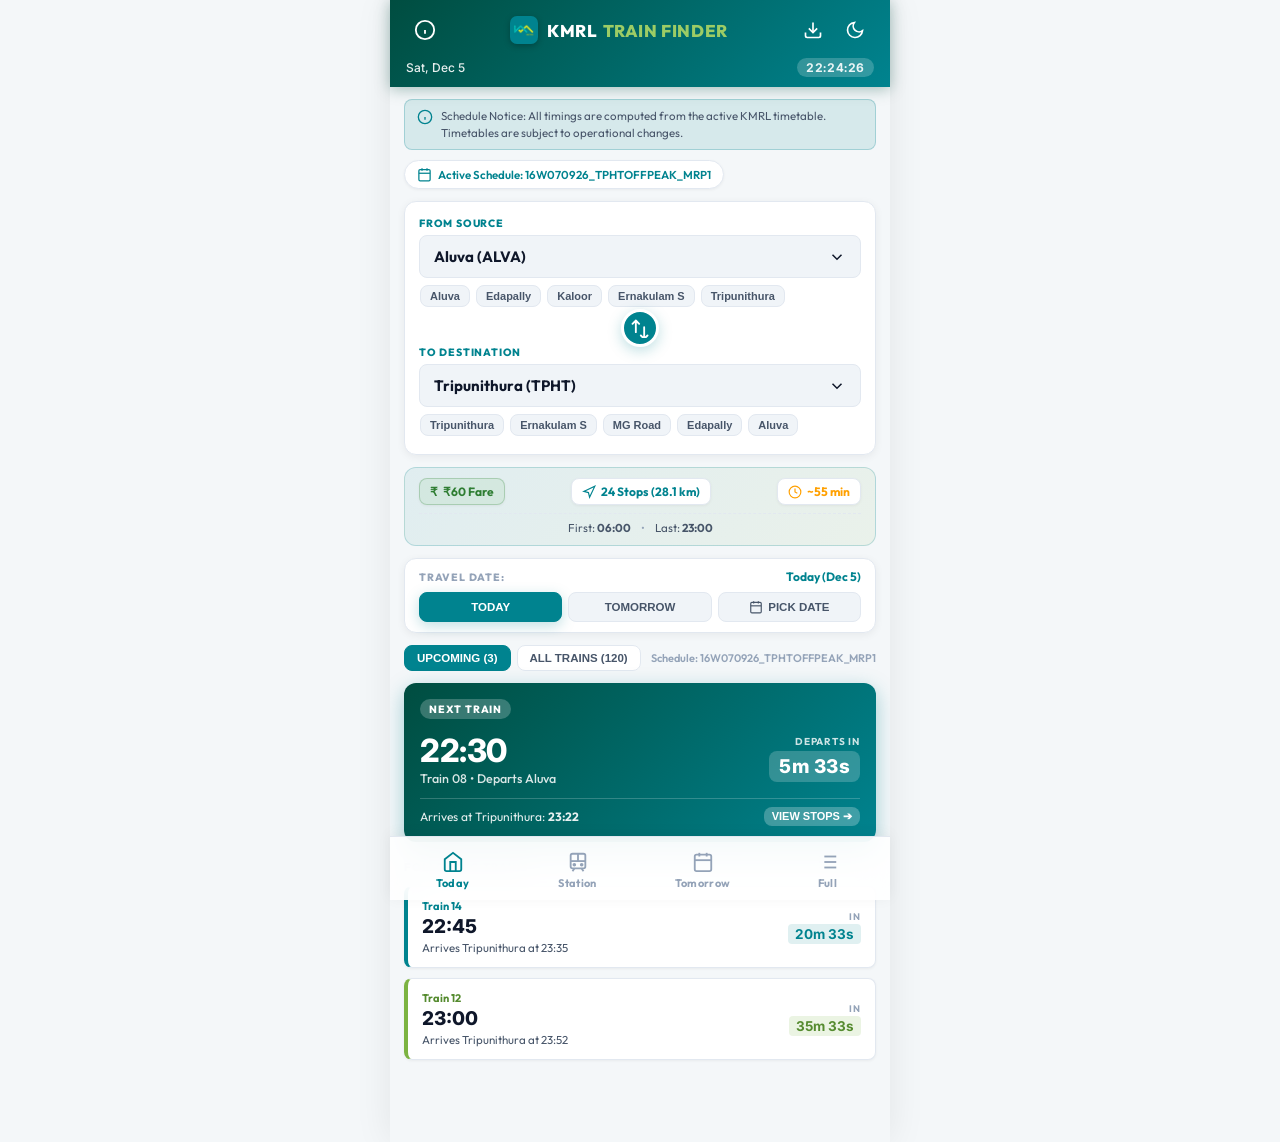
==== commit 1680405c: "fix(web): add custom calendar date picker modal, v3 network-first service worker, and cache busters" ====
--- a/docs/index.html
+++ b/docs/index.html
@@ -24,7 +24,8 @@
   <link rel="preconnect" href="https://fonts.gstatic.com" crossorigin>
   <link href="https://fonts.googleapis.com/css2?family=Outfit:wght@400;500;600;700;800&family=Inter:wght@400;500;600;700&display=swap" rel="stylesheet">
 
-  <link rel="stylesheet" href="styles.css">
+  <!-- Version-stamped CSS to prevent stale service worker caching -->
+  <link rel="stylesheet" href="styles.css?v=5.4.2">
 </head>
 <body class="theme-light">
   <div id="app" class="app-container">
@@ -153,20 +154,22 @@
           </div>
         </div>
 
-        <!-- Date Selector Row (Today / Tomorrow / Pick Any Date) -->
+        <!-- Legacy Fallback Travel Time Badge -->
+        <div id="travel-time-badge" class="travel-time-badge hidden"></div>
+
+        <!-- Date Selector Row (Today / Tomorrow / Pick Any Date Modal) -->
         <div class="card date-filter-card">
           <div class="date-selector-header">
             <span class="date-selector-title">TRAVEL DATE:</span>
             <span class="active-date-display" id="active-date-display">Today</span>
           </div>
           <div class="date-chip-group">
-            <button id="chip-date-today" class="date-chip active">TODAY</button>
-            <button id="chip-date-tomorrow" class="date-chip">TOMORROW</button>
-            <label class="date-chip date-picker-label" id="chip-date-custom" title="Pick any calendar date">
+            <button type="button" id="chip-date-today" class="date-chip active">TODAY</button>
+            <button type="button" id="chip-date-tomorrow" class="date-chip">TOMORROW</button>
+            <button type="button" class="date-chip" id="chip-date-custom" title="Open calendar date picker">
               <svg width="14" height="14" viewBox="0 0 24 24" fill="none" stroke="currentColor" stroke-width="2"><rect x="3" y="4" width="18" height="18" rx="2" ry="2"></rect><line x1="16" y1="2" x2="16" y2="6"></line><line x1="8" y1="2" x2="8" y2="6"></line><line x1="3" y1="10" x2="21" y2="10"></line></svg>
-              <span>PICK DATE</span>
-              <input type="date" id="custom-date-input" class="hidden-date-input">
-            </label>
+              <span id="custom-date-btn-text">PICK DATE</span>
+            </button>
           </div>
         </div>
 
@@ -441,7 +444,68 @@
       </div>
     </div>
 
-    <!-- MODAL 3: App Releases, Builds & APK Downloads Modal -->
+    <!-- MODAL 3: Dedicated Custom Calendar Date Picker -->
+    <div id="modal-date-picker" class="modal-overlay hidden" role="dialog" aria-modal="true" aria-labelledby="modal-date-title">
+      <div class="modal-card modal-calendar">
+        <div class="modal-header">
+          <div class="calendar-modal-title">
+            <svg width="20" height="20" viewBox="0 0 24 24" fill="none" stroke="currentColor" stroke-width="2"><rect x="3" y="4" width="18" height="18" rx="2" ry="2"></rect><line x1="16" y1="2" x2="16" y2="6"></line><line x1="8" y1="2" x2="8" y2="6"></line><line x1="3" y1="10" x2="21" y2="10"></line></svg>
+            <h3 id="modal-date-title">Select Travel Date</h3>
+          </div>
+          <button id="btn-close-date-picker" class="icon-button" aria-label="Close Date Picker">
+            <svg width="20" height="20" viewBox="0 0 24 24" fill="none" stroke="currentColor" stroke-width="2"><line x1="18" y1="6" x2="6" y2="18"></line><line x1="6" y1="6" x2="18" y2="18"></line></svg>
+          </button>
+        </div>
+
+        <div class="calendar-modal-body">
+          <!-- Quick Day Presets -->
+          <div class="calendar-presets">
+            <button type="button" class="cal-preset-btn" id="btn-preset-today">Today</button>
+            <button type="button" class="cal-preset-btn" id="btn-preset-tomorrow">Tomorrow</button>
+            <button type="button" class="cal-preset-btn" id="btn-preset-sunday">This Sunday</button>
+          </div>
+
+          <!-- Month & Year Navigation -->
+          <div class="calendar-month-bar">
+            <button type="button" class="cal-nav-btn" id="btn-cal-prev" aria-label="Previous Month">
+              <svg width="18" height="18" viewBox="0 0 24 24" fill="none" stroke="currentColor" stroke-width="2.5"><polyline points="15 18 9 12 15 6"></polyline></svg>
+            </button>
+            <div class="cal-month-label" id="cal-month-year-label">October 2026</div>
+            <button type="button" class="cal-nav-btn" id="btn-cal-next" aria-label="Next Month">
+              <svg width="18" height="18" viewBox="0 0 24 24" fill="none" stroke="currentColor" stroke-width="2.5"><polyline points="9 18 15 12 9 6"></polyline></svg>
+            </button>
+          </div>
+
+          <!-- Days of Week Header -->
+          <div class="calendar-weekdays-row">
+            <span>Mo</span><span>Tu</span><span>We</span><span>Th</span><span>Fr</span><span>Sa</span><span>Su</span>
+          </div>
+
+          <!-- Days Grid -->
+          <div class="calendar-days-grid" id="calendar-days-grid">
+            <!-- Rendered dynamically -->
+          </div>
+
+          <!-- Selected Date & Schedule Preview -->
+          <div class="calendar-selected-preview" id="cal-selected-preview">
+            <div class="preview-date-row">
+              <span class="preview-label">SELECTED:</span>
+              <strong id="cal-preview-date-str">Fri, 23 Oct 2026</strong>
+            </div>
+            <div class="preview-schedule-row">
+              <span class="preview-schedule-tag" id="cal-preview-tt-name">Schedule: 16W070926_TPHTOFFPEAK_MRP1</span>
+            </div>
+          </div>
+
+          <!-- Actions -->
+          <div class="calendar-actions">
+            <button type="button" class="btn-apply-date" id="btn-apply-picked-date">APPLY DATE</button>
+          </div>
+        </div>
+      </div>
+    </div>
+
+    <!-- MODAL 4: App Releases, Builds & APK Downloads Modal -->
     <div id="modal-releases" class="modal-overlay hidden" role="dialog" aria-modal="true" aria-labelledby="modal-releases-title">
       <div class="modal-card modal-large">
         <div class="modal-header">
@@ -517,7 +581,7 @@
       </div>
     </div>
 
-    <!-- MODAL 4: Info & iPhone Installation Modal -->
+    <!-- MODAL 5: Info & iPhone Installation Modal -->
     <div id="modal-info" class="modal-overlay hidden" role="dialog" aria-modal="true" aria-labelledby="modal-info-title">
       <div class="modal-card">
         <div class="modal-header">
@@ -594,6 +658,7 @@
 
   </div>
 
-  <script src="app.js"></script>
+  <!-- Version-stamped JavaScript to avoid stale service-worker execution -->
+  <script src="app.js?v=5.4.2"></script>
 </body>
 </html>
--- a/docs/styles.css
+++ b/docs/styles.css
@@ -1784,3 +1784,218 @@
 .toast-notification.hidden, .hidden {
   display: none !important;
 }
+
+/* Custom Date Picker Modal */
+.modal-calendar {
+  max-width: 420px;
+}
+
+.calendar-modal-title {
+  display: flex;
+  align-items: center;
+  gap: 8px;
+  color: var(--kmrl-teal);
+}
+
+body.theme-dark .calendar-modal-title {
+  color: var(--kmrl-teal-light);
+}
+
+.calendar-modal-body {
+  padding: 16px;
+  display: flex;
+  flex-direction: column;
+  gap: 12px;
+}
+
+.calendar-presets {
+  display: flex;
+  gap: 6px;
+}
+
+.cal-preset-btn {
+  flex: 1;
+  background-color: var(--bg-subtle);
+  border: 1px solid var(--border-color);
+  border-radius: var(--radius-sm);
+  padding: 7px 8px;
+  font-size: 11.5px;
+  font-weight: 700;
+  color: var(--text-secondary);
+  cursor: pointer;
+  transition: all 0.15s ease;
+}
+
+.cal-preset-btn:hover {
+  background-color: var(--kmrl-teal-soft);
+  color: var(--kmrl-teal);
+  border-color: var(--kmrl-teal);
+}
+
+.calendar-month-bar {
+  display: flex;
+  align-items: center;
+  justify-content: space-between;
+  padding: 4px 0;
+}
+
+.cal-month-label {
+  font-size: 15px;
+  font-weight: 800;
+  color: var(--text-primary);
+  letter-spacing: 0.3px;
+}
+
+.cal-nav-btn {
+  background-color: var(--bg-subtle);
+  border: 1px solid var(--border-color);
+  border-radius: var(--radius-sm);
+  width: 32px;
+  height: 32px;
+  display: flex;
+  align-items: center;
+  justify-content: center;
+  cursor: pointer;
+  color: var(--text-primary);
+  transition: all 0.12s ease;
+}
+
+.cal-nav-btn:hover {
+  background-color: var(--kmrl-teal-soft);
+  color: var(--kmrl-teal);
+}
+
+.calendar-weekdays-row {
+  display: grid;
+  grid-template-columns: repeat(7, 1fr);
+  text-align: center;
+  font-size: 11px;
+  font-weight: 800;
+  color: var(--text-tertiary);
+  padding-bottom: 4px;
+  border-bottom: 1px solid var(--border-color);
+}
+
+.calendar-days-grid {
+  display: grid;
+  grid-template-columns: repeat(7, 1fr);
+  gap: 4px;
+}
+
+.cal-day-cell {
+  aspect-ratio: 1;
+  display: flex;
+  flex-direction: column;
+  align-items: center;
+  justify-content: center;
+  border-radius: 8px;
+  font-size: 13px;
+  font-weight: 700;
+  font-family: var(--font-mono);
+  color: var(--text-primary);
+  background: none;
+  border: 1px solid transparent;
+  cursor: pointer;
+  transition: all 0.12s ease;
+  position: relative;
+}
+
+.cal-day-cell:hover:not(.empty) {
+  background-color: var(--kmrl-teal-soft);
+  color: var(--kmrl-teal);
+}
+
+.cal-day-cell.other-month {
+  color: var(--text-tertiary);
+  opacity: 0.35;
+}
+
+.cal-day-cell.today {
+  border-color: var(--kmrl-teal);
+  color: var(--kmrl-teal);
+  font-weight: 800;
+}
+
+.cal-day-cell.selected {
+  background-color: var(--kmrl-teal) !important;
+  color: #FFFFFF !important;
+  box-shadow: var(--shadow-teal);
+}
+
+.cal-day-cell.sunday:not(.selected) {
+  color: var(--kmrl-amber);
+}
+
+.cal-day-tag {
+  font-size: 7.5px;
+  font-weight: 800;
+  letter-spacing: 0.5px;
+  line-height: 1;
+  margin-top: 1px;
+  opacity: 0.8;
+}
+
+.cal-day-cell.selected .cal-day-tag {
+  color: #FFFFFF;
+}
+
+.calendar-selected-preview {
+  background-color: var(--bg-subtle);
+  border: 1px solid var(--border-color);
+  border-radius: var(--radius-sm);
+  padding: 10px 12px;
+  display: flex;
+  flex-direction: column;
+  gap: 4px;
+}
+
+.preview-date-row {
+  display: flex;
+  align-items: center;
+  gap: 6px;
+  font-size: 13px;
+  color: var(--text-primary);
+}
+
+.preview-label {
+  font-size: 10px;
+  font-weight: 800;
+  letter-spacing: 0.8px;
+  color: var(--text-tertiary);
+}
+
+.preview-schedule-tag {
+  font-size: 11px;
+  font-weight: 600;
+  color: var(--kmrl-teal);
+}
+
+body.theme-dark .preview-schedule-tag {
+  color: var(--kmrl-teal-light);
+}
+
+.calendar-actions {
+  display: flex;
+  gap: 8px;
+  margin-top: 4px;
+}
+
+.btn-apply-date {
+  flex: 1;
+  background-color: var(--kmrl-teal);
+  color: #FFFFFF;
+  border: none;
+  border-radius: var(--radius-sm);
+  padding: 12px;
+  font-size: 13.5px;
+  font-weight: 800;
+  letter-spacing: 0.6px;
+  cursor: pointer;
+  box-shadow: var(--shadow-teal);
+  transition: transform 0.12s ease, background-color 0.15s ease;
+}
+
+.btn-apply-date:active {
+  transform: scale(0.98);
+}
+
